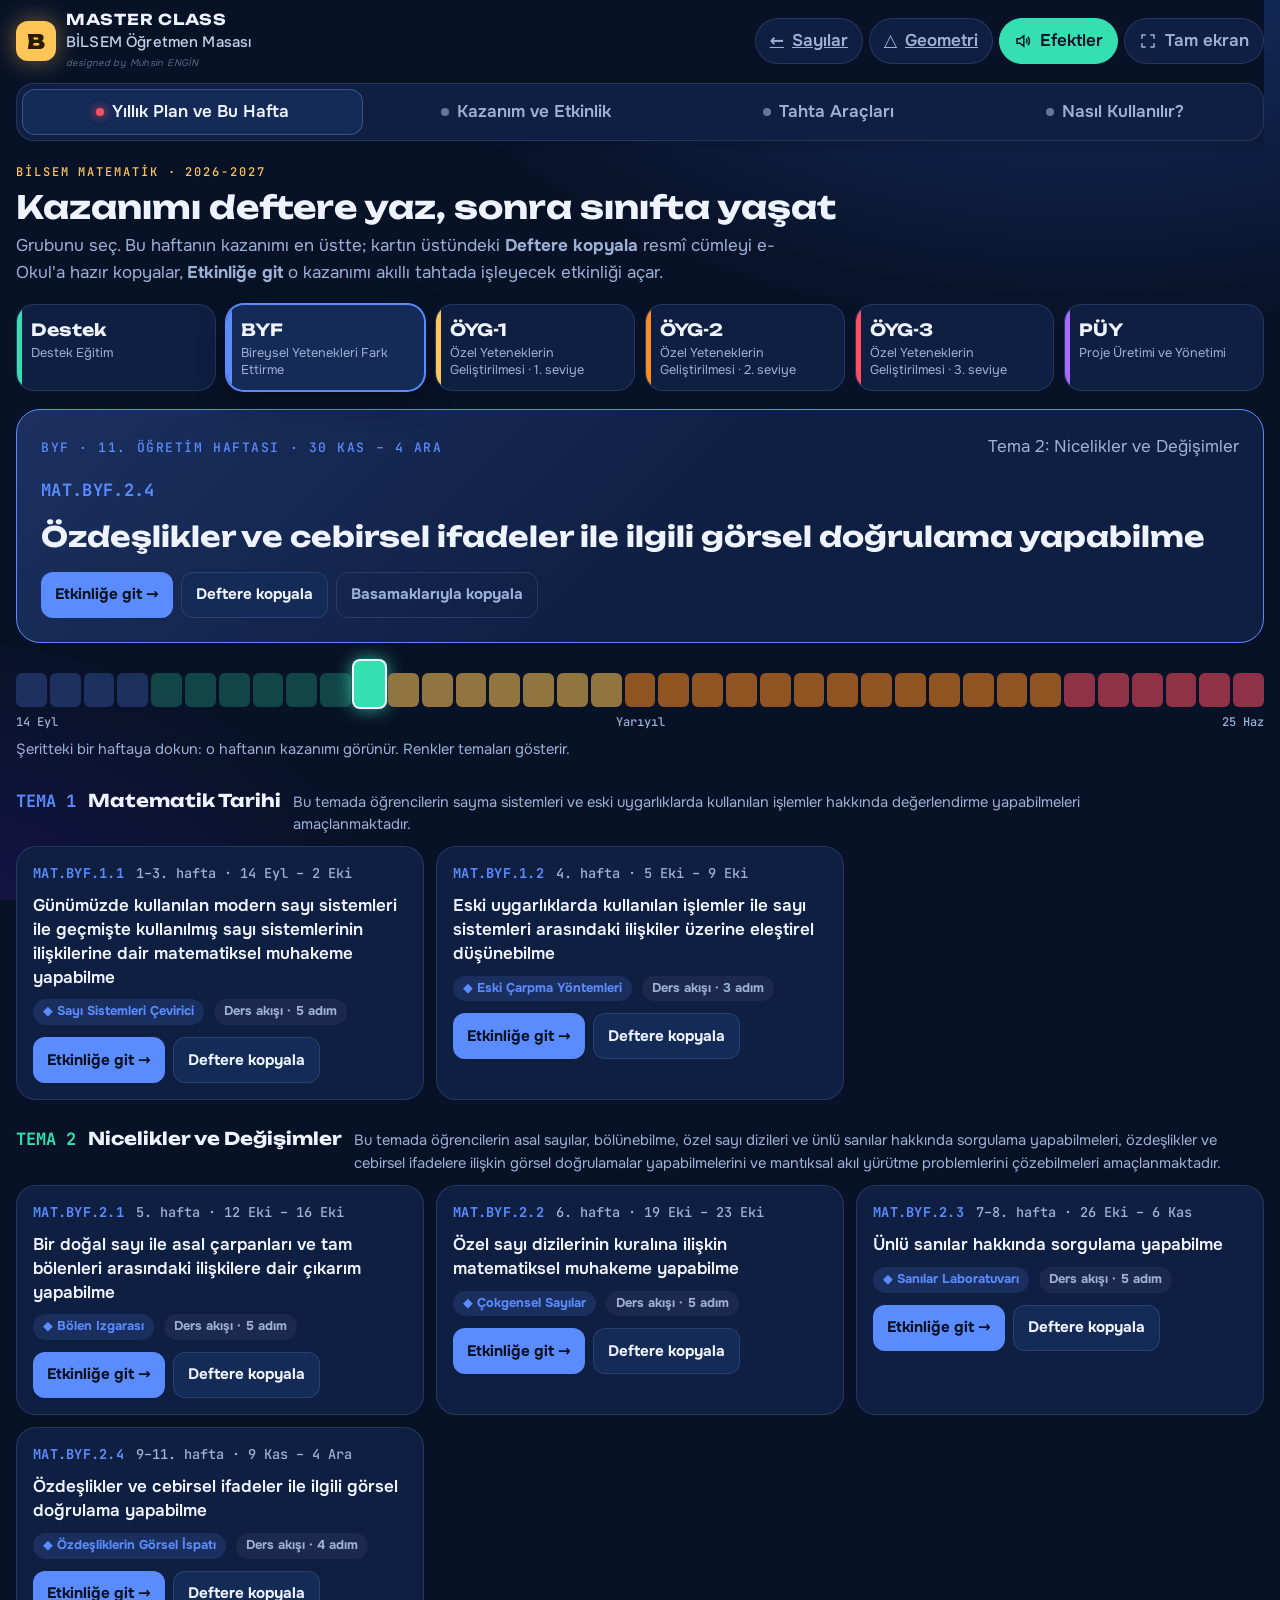
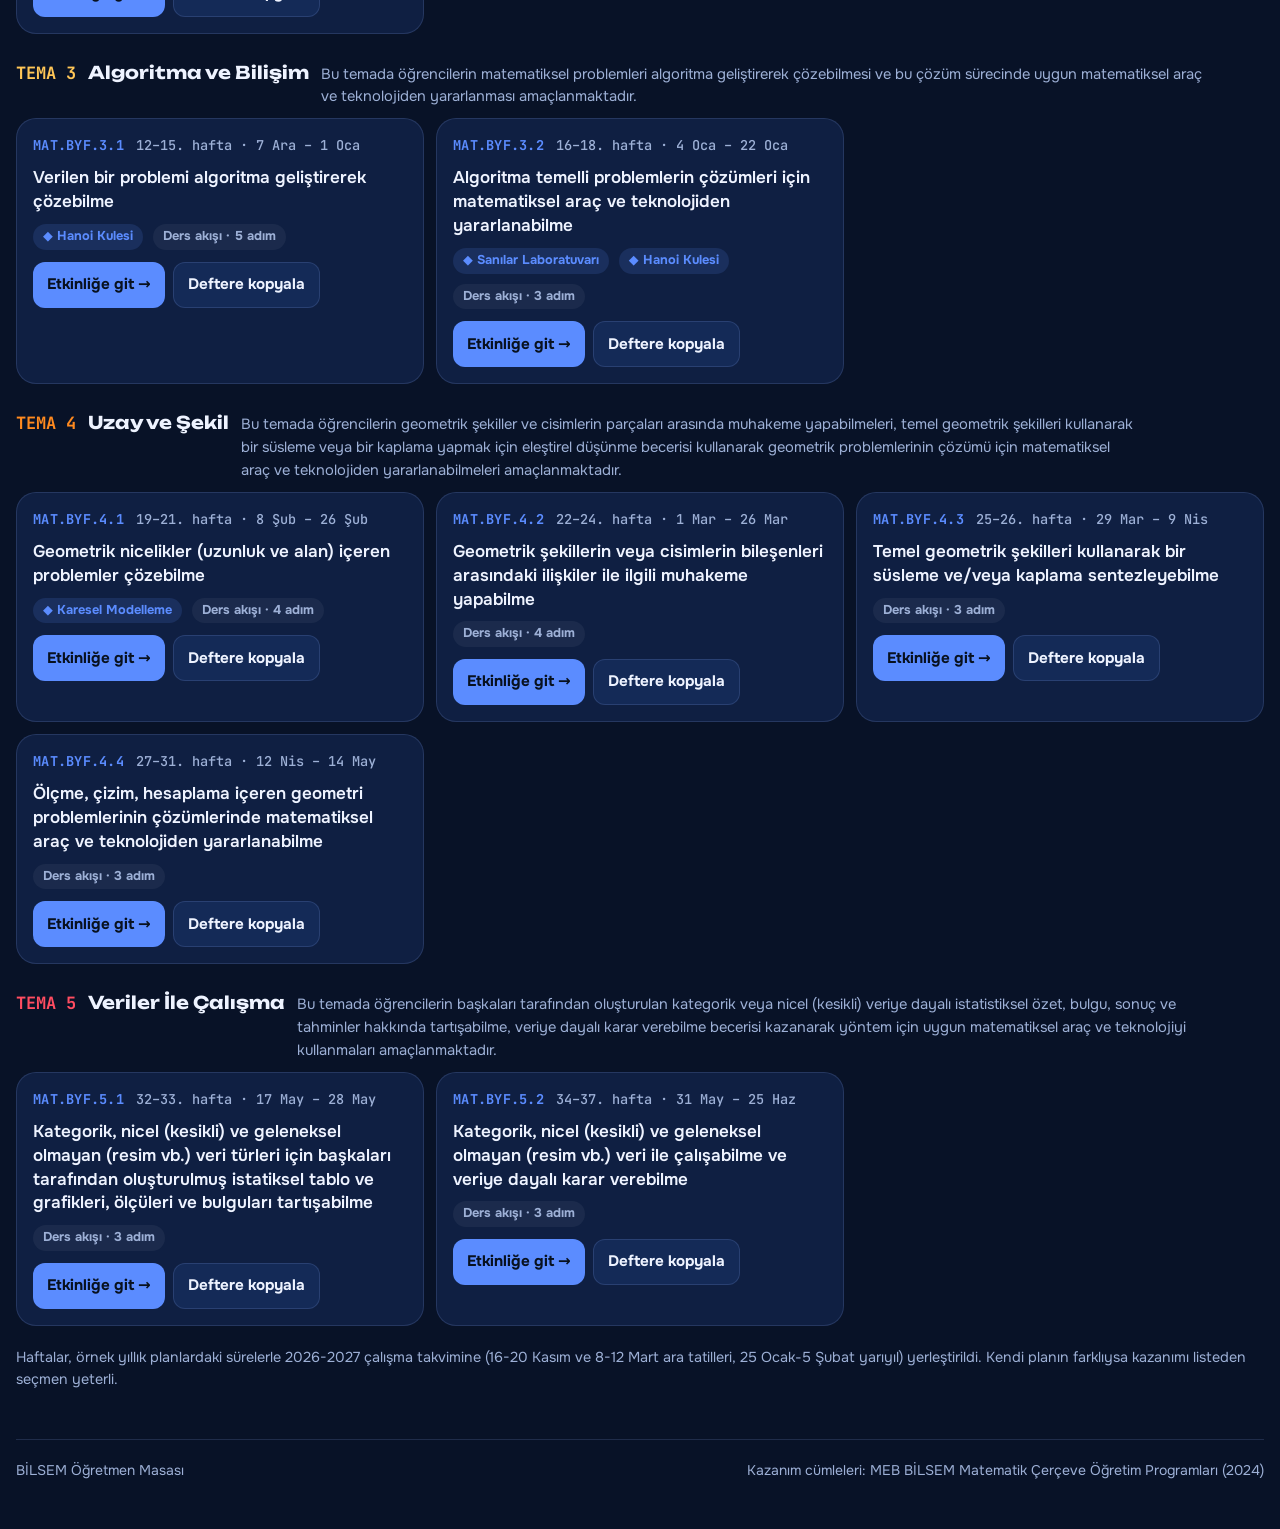
==== docs/bilsem/index.html @ 7c688abd "BİLSEM Öğretmen Masası: 79 kazanım, ders akışları ve 14 tahta etkinliği - Çerçeve programlardan (Des" ====
<!doctype html>
<html lang="tr">
<head>
<meta charset="utf-8">
<meta name="viewport" content="width=device-width, initial-scale=1, viewport-fit=cover">
<title>BİLSEM Öğretmen Masası</title>
<meta name="description" content="BİLSEM matematik öğretmenleri için: yıllık plandaki her kazanıma bağlı, akıllı tahtada açılan derinlikli etkinlikler ve ders akışları.">
<meta name="theme-color" content="#081227">
<link rel="manifest" href="../manifest.webmanifest">
<link rel="icon" href="../assets/img/simge.svg" type="image/svg+xml">
<link rel="stylesheet" href="../assets/css/fonts.css">
<link rel="stylesheet" href="../assets/kutuphane/katex/katex.min.css">
<link rel="stylesheet" href="../assets/css/site.css">
<link rel="stylesheet" href="../assets/css/bilsem.css">
</head>
<body class="bilsem">
<div class="kap">
  <header class="ust">
    <a class="logo" href="#masa" data-git="masa" aria-label="Öğretmen Masası ana bölüm">
      <span class="logo-isaret bl">B</span>
      <span><b>MASTER CLASS</b><small>BİLSEM Öğretmen Masası</small><span class="imza">designed by Muhsin ENGİN</span></span>
    </a>
    <div class="ses-grup">
      <a class="ses-btn" href="../index.html" title="Master Class Sayılar"><span aria-hidden="true">←</span><span class="yazi">Sayılar</span></a>
      <a class="ses-btn" href="../geometri/" title="Geometri Atölyesi"><span aria-hidden="true">△</span><span class="yazi">Geometri</span></a>
      <button class="ses-btn" id="muzikBtn" aria-pressed="false" title="Arka plan müziği" hidden>
        <span class="dalga" aria-hidden="true"><i></i><i></i><i></i></span><span class="yazi">Müzik</span>
      </button>
      <button class="ses-btn" id="efektBtn" aria-pressed="true" title="Ses efektleri">
        <svg viewBox="0 0 24 24" fill="none" stroke="currentColor" stroke-width="2" aria-hidden="true"><path d="M4 9v6h4l5 4V5L8 9H4z"/><path id="efektDalga" d="M16 9a4 4 0 0 1 0 6M18.5 6.5a8 8 0 0 1 0 11"/></svg>
        <span class="yazi">Efektler</span>
      </button>
      <button class="ses-btn tam-ekran-btn" id="tamEkranBtn" title="Tam ekran (akıllı tahta için)">
        <svg viewBox="0 0 24 24" fill="none" stroke="currentColor" stroke-width="2" aria-hidden="true"><path d="M4 9V4h5M20 9V4h-5M4 15v5h5M20 15v5h-5"/></svg>
        <span class="yazi">Tam ekran</span>
      </button>
    </div>
    <nav class="menu" aria-label="Öğretmen Masası bölümleri">
      <a href="#masa" data-git="masa"><span class="nokta"></span>Yıllık Plan ve Bu Hafta</a>
      <a href="#kazanim" data-git="kazanim" id="menuKazanim"><span class="nokta"></span>Kazanım ve Etkinlik</a>
      <a href="#araclar" data-git="araclar"><span class="nokta"></span>Tahta Araçları</a>
      <a href="#rehber" data-git="rehber"><span class="nokta"></span>Nasıl Kullanılır?</a>
    </nav>
  </header>

  <main>
    <section class="gorunum" id="g-masa" aria-label="Yıllık Plan ve Bu Hafta"></section>
    <section class="gorunum" id="g-kazanim" aria-label="Kazanım ve Etkinlik"></section>
    <section class="gorunum" id="g-araclar" aria-label="Tahta Araçları"></section>
    <section class="gorunum" id="g-rehber" aria-label="Nasıl Kullanılır"></section>
  </main>

  <footer class="alt-bilgi">
    <span>BİLSEM Öğretmen Masası</span>
    <span>Kazanım cümleleri: MEB BİLSEM Matematik Çerçeve Öğretim Programları (2024)</span>
    <span class="ziyaret-sayac" id="ziyaretSayac" hidden></span>
  </footer>
</div>

<script src="../assets/kutuphane/gsap.min.js"></script>
<script src="../assets/kutuphane/katex.min.js"></script>
<script src="../assets/kutuphane/katex/auto-render.min.js"></script>
<script src="../assets/js/cekirdek.js"></script>
<script src="../assets/js/ses.js"></script>
<script src="../assets/js/arayuz.js"></script>
<script src="../assets/js/bulut-ayar.js"></script>
<script src="../assets/js/bulut.js"></script>
<script src="../assets/js/bilsem-program.js"></script>
<script src="../assets/js/bilsem-akis.js"></script>
<script src="../assets/js/bilsem-akis-oyg.js"></script>
<script src="../assets/js/bilsem-akis-puy.js"></script>
<script src="../assets/js/bilsem-etkinlik.js"></script>
<script src="../assets/js/bilsem-etkinlik-2.js"></script>
<script src="../assets/js/bilsem.js"></script>
<script>
  MC.ui.siteAdi = "BİLSEM Öğretmen Masası";
  MC.ui.sayfaOnek = "bilsem-";
  MC.ui.baslat();
  MC.bulut.kur();
  if ("serviceWorker" in navigator && location.protocol === "https:") navigator.serviceWorker.register("../sw.js", { scope: "../" }).catch(() => {});
</script>
</body>
</html>
---- docs/assets/css/fonts.css ----
/* Yazı tipleri yerelde: site internetsiz de aynı görünür (kaynak: Fontsource, OFL lisansı). */
@font-face {
  font-family: 'Unbounded';
  font-style: normal;
  font-display: swap;
  font-weight: 500;
  src: url(../fonts/unbounded-latin-ext-500-normal.woff2) format('woff2');
}
@font-face {
  font-family: 'Unbounded';
  font-style: normal;
  font-display: swap;
  font-weight: 500;
  src: url(../fonts/unbounded-latin-500-normal.woff2) format('woff2');
}
@font-face {
  font-family: 'Unbounded';
  font-style: normal;
  font-display: swap;
  font-weight: 700;
  src: url(../fonts/unbounded-latin-ext-700-normal.woff2) format('woff2');
}
@font-face {
  font-family: 'Unbounded';
  font-style: normal;
  font-display: swap;
  font-weight: 700;
  src: url(../fonts/unbounded-latin-700-normal.woff2) format('woff2');
}
@font-face {
  font-family: 'Unbounded';
  font-style: normal;
  font-display: swap;
  font-weight: 900;
  src: url(../fonts/unbounded-latin-ext-900-normal.woff2) format('woff2');
}
@font-face {
  font-family: 'Unbounded';
  font-style: normal;
  font-display: swap;
  font-weight: 900;
  src: url(../fonts/unbounded-latin-900-normal.woff2) format('woff2');
}
@font-face {
  font-family: 'Onest';
  font-style: normal;
  font-display: swap;
  font-weight: 400;
  src: url(../fonts/onest-latin-ext-400-normal.woff2) format('woff2');
}
@font-face {
  font-family: 'Onest';
  font-style: normal;
  font-display: swap;
  font-weight: 400;
  src: url(../fonts/onest-latin-400-normal.woff2) format('woff2');
}
@font-face {
  font-family: 'Onest';
  font-style: normal;
  font-display: swap;
  font-weight: 500;
  src: url(../fonts/onest-latin-ext-500-normal.woff2) format('woff2');
}
@font-face {
  font-family: 'Onest';
  font-style: normal;
  font-display: swap;
  font-weight: 500;
  src: url(../fonts/onest-latin-500-normal.woff2) format('woff2');
}
@font-face {
  font-family: 'Onest';
  font-style: normal;
  font-display: swap;
  font-weight: 600;
  src: url(../fonts/onest-latin-ext-600-normal.woff2) format('woff2');
}
@font-face {
  font-family: 'Onest';
  font-style: normal;
  font-display: swap;
  font-weight: 600;
  src: url(../fonts/onest-latin-600-normal.woff2) format('woff2');
}
@font-face {
  font-family: 'Onest';
  font-style: normal;
  font-display: swap;
  font-weight: 700;
  src: url(../fonts/onest-latin-ext-700-normal.woff2) format('woff2');
}
@font-face {
  font-family: 'Onest';
  font-style: normal;
  font-display: swap;
  font-weight: 700;
  src: url(../fonts/onest-latin-700-normal.woff2) format('woff2');
}
@font-face {
  font-family: 'JetBrains Mono';
  font-style: normal;
  font-display: swap;
  font-weight: 500;
  src: url(../fonts/jetbrains-mono-latin-ext-500-normal.woff2) format('woff2');
}
@font-face {
  font-family: 'JetBrains Mono';
  font-style: normal;
  font-display: swap;
  font-weight: 500;
  src: url(../fonts/jetbrains-mono-latin-500-normal.woff2) format('woff2');
}
@font-face {
  font-family: 'JetBrains Mono';
  font-style: normal;
  font-display: swap;
  font-weight: 700;
  src: url(../fonts/jetbrains-mono-latin-ext-700-normal.woff2) format('woff2');
}
@font-face {
  font-family: 'JetBrains Mono';
  font-style: normal;
  font-display: swap;
  font-weight: 700;
  src: url(../fonts/jetbrains-mono-latin-700-normal.woff2) format('woff2');
}
@font-face {
  font-family: 'Bricolage Grotesque';
  font-style: normal;
  font-display: swap;
  font-weight: 500;
  src: url(../fonts/bricolage-grotesque-latin-ext-500-normal.woff2) format('woff2');
}
@font-face {
  font-family: 'Bricolage Grotesque';
  font-style: normal;
  font-display: swap;
  font-weight: 500;
  src: url(../fonts/bricolage-grotesque-latin-500-normal.woff2) format('woff2');
}
@font-face {
  font-family: 'Bricolage Grotesque';
  font-style: normal;
  font-display: swap;
  font-weight: 700;
  src: url(../fonts/bricolage-grotesque-latin-ext-700-normal.woff2) format('woff2');
}
@font-face {
  font-family: 'Bricolage Grotesque';
  font-style: normal;
  font-display: swap;
  font-weight: 700;
  src: url(../fonts/bricolage-grotesque-latin-700-normal.woff2) format('woff2');
}
@font-face {
  font-family: 'Bricolage Grotesque';
  font-style: normal;
  font-display: swap;
  font-weight: 800;
  src: url(../fonts/bricolage-grotesque-latin-ext-800-normal.woff2) format('woff2');
}
@font-face {
  font-family: 'Bricolage Grotesque';
  font-style: normal;
  font-display: swap;
  font-weight: 800;
  src: url(../fonts/bricolage-grotesque-latin-800-normal.woff2) format('woff2');
}
@font-face {
  font-family: 'Atkinson Hyperlegible';
  font-style: normal;
  font-display: swap;
  font-weight: 400;
  src: url(../fonts/atkinson-hyperlegible-latin-ext-400-normal.woff2) format('woff2');
}
@font-face {
  font-family: 'Atkinson Hyperlegible';
  font-style: normal;
  font-display: swap;
  font-weight: 400;
  src: url(../fonts/atkinson-hyperlegible-latin-400-normal.woff2) format('woff2');
}
@font-face {
  font-family: 'Atkinson Hyperlegible';
  font-style: normal;
  font-display: swap;
  font-weight: 700;
  src: url(../fonts/atkinson-hyperlegible-latin-ext-700-normal.woff2) format('woff2');
}
@font-face {
  font-family: 'Atkinson Hyperlegible';
  font-style: normal;
  font-display: swap;
  font-weight: 700;
  src: url(../fonts/atkinson-hyperlegible-latin-700-normal.woff2) format('woff2');
}
---- docs/assets/css/site.css ----
/* =====================================================================
   MASTER CLASS: SAYILAR VE DNA'LARI — site stilleri
   Düzen: tek sayfalık uygulama kabuğu. Üstte yapışkan menü, altında değişen görünümler.
   Dünya: gece laboratuvarı. Asallar kırmızı, yarı asallar altın, doğru cevaplar turkuaz ışıkla yanar.
   ===================================================================== */
:root {
  color-scheme: dark;
  --zemin: #081227;
  --zemin-2: #0b1832;
  --panel: #0f1f42;
  --panel-2: #142a57;
  --cizgi: rgba(150, 180, 255, .16);
  --cizgi-guclu: rgba(150, 180, 255, .3);
  --metin: #eef3ff;
  --soluk: #9db0d6;
  --kirmizi: #ff4d61;
  --altin: #ffc657;
  --turkuaz: #35e0b0;
  --mavi: #5b8cff;
  --mor: #a66bff;
  --turuncu: #ff8a1f;
  --lacivert: #0d2b5b;
  --f-baslik: "Unbounded", "Arial Black", system-ui, sans-serif;
  --f-govde: "Onest", "Segoe UI", system-ui, sans-serif;
  --f-sayi: "JetBrains Mono", ui-monospace, Consolas, monospace;
  --golge: 0 18px 40px rgba(2, 8, 24, .45);
}
* { box-sizing: border-box; }
html { scroll-padding-top: 140px; }
body {
  margin: 0;
  min-height: 100vh;
  background: radial-gradient(1200px 700px at 85% -10%, #16336b 0%, transparent 60%), radial-gradient(900px 600px at -10% 110%, #1a1450 0%, transparent 60%), var(--zemin);
  background-color: var(--zemin);
  background-attachment: fixed;
  color: var(--metin);
  font-family: var(--f-govde);
  font-size: 17px;
  line-height: 1.55;
  padding-left: max(16px, env(safe-area-inset-left, 0px));
  padding-right: max(16px, env(safe-area-inset-right, 0px));
  padding-block: env(safe-area-inset-top, 0px) 48px;
  overflow-x: hidden;
}
h1, h2, h3, h4 { font-family: var(--f-baslik); text-wrap: balance; margin: 0; line-height: 1.12; }
h2 { font-size: clamp(1.4rem, 3vw, 2rem); }
h3 { font-size: 1.15rem; }
p { margin: 0; }
a { color: var(--altin); }
button, input, select { font: inherit; color: inherit; }
button { cursor: pointer; }
:focus-visible { outline: 3px solid var(--altin); outline-offset: 3px; border-radius: 10px; }
.kap { max-width: 1280px; margin: 0 auto; }
.yigin { display: grid; gap: 16px; align-content: start; }
.satir { display: flex; flex-wrap: wrap; gap: 10px; align-items: center; }
.soluk { color: var(--soluk); }
.mono { font-family: var(--f-sayi); font-variant-numeric: tabular-nums; }
.etiket { font-family: var(--f-sayi); font-size: 12px; letter-spacing: .16em; text-transform: uppercase; color: var(--altin); }
.etiket.soluk { color: var(--soluk); }
.kesik { word-break: break-word; overflow-wrap: anywhere; }

/* ---------- Üst bar ---------- */
.ust {
  position: sticky; top: env(safe-area-inset-top, 0px); z-index: 30;
  display: flex; align-items: center; gap: 12px; flex-wrap: wrap;
  padding-block: 12px; margin-bottom: 10px;
  background: linear-gradient(var(--zemin) 75%, rgba(8, 18, 39, 0));
}
.logo { display: flex; align-items: center; gap: 10px; margin-right: auto; text-decoration: none; color: var(--metin); }
.logo-isaret { width: 40px; height: 40px; border-radius: 12px; background: var(--kirmizi); display: grid; place-items: center;
  font-family: var(--f-baslik); font-weight: 900; font-size: 15px; color: #fff; box-shadow: 0 0 24px rgba(255, 77, 97, .45); flex: none; }
.logo b { font-family: var(--f-baslik); font-size: 15px; letter-spacing: .06em; display: block; line-height: 1.1; }
.logo small { color: var(--soluk); font-size: 13px; }
nav.menu { order: 3; width: 100%; display: flex; gap: 4px; background: var(--panel); border: 1px solid var(--cizgi); border-radius: 18px; padding: 5px;
  overflow-x: auto; scrollbar-width: none; }
nav.menu::-webkit-scrollbar { display: none; }
nav.menu a { flex: 1 0 auto; text-align: center; text-decoration: none; padding: 10px 14px; border-radius: 13px; font-weight: 600; color: var(--soluk); min-height: 46px;
  display: inline-flex; align-items: center; justify-content: center; gap: 8px; white-space: nowrap; transition: background .2s, color .2s; }
nav.menu a:hover { color: var(--metin); background: rgba(255, 255, 255, .04); }
nav.menu a[aria-current="page"] { background: var(--panel-2); color: var(--metin); box-shadow: inset 0 0 0 1px var(--cizgi-guclu); }
nav.menu a .nokta { width: 8px; height: 8px; border-radius: 50%; background: currentColor; opacity: .6; }
nav.menu a[aria-current="page"] .nokta { background: var(--kirmizi); opacity: 1; box-shadow: 0 0 10px var(--kirmizi); }
.ses-grup { display: flex; gap: 6px; }
.ses-btn { display: inline-flex; align-items: center; gap: 8px; border: 1px solid var(--cizgi); background: var(--panel); border-radius: 999px;
  padding: 8px 14px; min-height: 46px; font-weight: 600; color: var(--soluk); }
.ses-btn svg { width: 18px; height: 18px; }
.ses-btn[aria-pressed="true"] { color: var(--zemin); background: var(--turkuaz); border-color: var(--turkuaz); }
.ses-btn .dalga { display: inline-flex; gap: 2px; align-items: flex-end; height: 14px; }
.ses-btn .dalga i { width: 3px; background: currentColor; border-radius: 2px; height: 4px; }
.ses-btn[aria-pressed="true"] .dalga i { animation: dalga .9s ease-in-out infinite; }
.ses-btn .dalga i:nth-child(2) { animation-delay: .15s; }
.ses-btn .dalga i:nth-child(3) { animation-delay: .3s; }
@keyframes dalga { 50% { height: 14px; } }
.tam-ekran-btn { display: none; }
@media (pointer: fine), (min-width: 1100px) { .tam-ekran-btn { display: inline-flex; } }

/* ---------- Görünümler ---------- */
.gorunum { display: none; }
.gorunum.aktif { display: block; animation: giris .45s cubic-bezier(.2, .8, .2, 1); }
@keyframes giris { from { opacity: .001; transform: translateY(14px); } }
.bolum-basi { display: grid; gap: 8px; margin-bottom: 18px; }
.bolum-basi p { color: var(--soluk); max-width: 70ch; }

/* ---------- Ortak bileşenler ---------- */
.panel { background: var(--panel); border: 1px solid var(--cizgi); border-radius: 24px; padding: clamp(16px, 2.4vw, 24px); display: grid; gap: 16px; align-content: start; min-width: 0; }
.panel-ic { background: var(--zemin); border: 1px solid var(--cizgi); border-radius: 16px; padding: 14px; min-width: 0; }
.btn { display: inline-flex; align-items: center; justify-content: center; gap: 10px; border-radius: 14px; border: 0; padding: 14px 22px;
  font-weight: 700; font-size: 1.05rem; min-height: 54px; transition: transform .12s, box-shadow .2s, background .2s; text-decoration: none; }
.btn:active { transform: scale(.97); }
.btn:disabled { opacity: .45; cursor: not-allowed; }
.btn-ana { background: var(--kirmizi); color: #fff; box-shadow: 0 10px 30px rgba(255, 77, 97, .35); }
.btn-ana:hover { box-shadow: 0 12px 38px rgba(255, 77, 97, .55); }
.btn-ikinci { background: var(--panel-2); color: var(--metin); border: 1px solid var(--cizgi); }
.btn-ikinci:hover { background: #1a3368; }
.btn-hayalet { background: transparent; color: var(--soluk); border: 1px solid var(--cizgi); }
.btn-hayalet:hover { color: var(--metin); border-color: var(--cizgi-guclu); }
.btn-buyuk { font-size: 1.2rem; min-height: 64px; padding-inline: 28px; }
.sekmeler { display: flex; gap: 6px; flex-wrap: wrap; background: var(--zemin-2); border: 1px solid var(--cizgi); border-radius: 16px; padding: 5px; }
.sekmeler button { border: 0; background: transparent; color: var(--soluk); padding: 10px 16px; border-radius: 12px; font-weight: 600; min-height: 46px; }
.sekmeler button[aria-selected="true"] { background: var(--panel-2); color: var(--metin); box-shadow: inset 0 0 0 1px var(--cizgi-guclu); }
.sekme-icerik { margin-top: 16px; }
.segment { display: flex; flex-wrap: wrap; gap: 8px; }
.segment button { border: 1px solid var(--cizgi); background: var(--zemin); border-radius: 12px; padding: 10px 16px; min-height: 48px; font-weight: 600; color: var(--soluk); }
.segment button[aria-pressed="true"] { background: var(--panel-2); color: var(--metin); border-color: var(--turkuaz); }
.secim-grup { display: grid; gap: 8px; }
.secim-grup > span, .alan > span { font-size: 14px; color: var(--soluk); font-weight: 600; }
.alan { display: grid; gap: 6px; min-width: 0; }
.girdi { width: 100%; min-width: 0; background: var(--zemin); border: 2px solid var(--cizgi); border-radius: 14px; padding: 12px 16px; color: var(--metin); }
.girdi:focus { border-color: var(--turkuaz); outline: none; }
input[type="range"] { width: 100%; accent-color: var(--turkuaz); min-height: 32px; }
select.girdi { appearance: none; background-image: linear-gradient(45deg, transparent 50%, var(--soluk) 50%), linear-gradient(135deg, var(--soluk) 50%, transparent 50%);
  background-position: calc(100% - 22px) 52%, calc(100% - 16px) 52%; background-size: 6px 6px; background-repeat: no-repeat; padding-right: 40px; }
.rozet { display: inline-block; padding: 5px 11px; margin: 2px; border-radius: 999px; background: var(--panel-2); color: var(--metin); font-family: var(--f-sayi); font-weight: 700; font-size: .95rem; }
.rozet-kirmizi { background: var(--kirmizi); color: #fff; }
.rozet-altin { background: var(--altin); color: #1a1200; }
.metrikler { display: grid; grid-template-columns: repeat(auto-fit, minmax(140px, 1fr)); gap: 10px; }
.metrik { background: var(--zemin); border: 1px solid var(--cizgi); border-radius: 16px; padding: 12px 14px; min-width: 0; }
.metrik small { color: var(--soluk); font-size: 13px; display: block; }
.metrik b { font-family: var(--f-baslik); font-size: clamp(1.2rem, 2.6vw, 1.8rem); font-variant-numeric: tabular-nums; overflow-wrap: anywhere; display: block; }
.benzetme { background: rgba(255, 138, 31, .08); border: 1px solid rgba(255, 138, 31, .28); border-radius: 16px; padding: 12px 16px; }
.benzetme b:first-child { color: var(--turuncu); }
.bilgi-kutu { background: rgba(91, 140, 255, .08); border: 1px solid rgba(91, 140, 255, .3); border-radius: 16px; padding: 12px 16px; }
.geri { border-radius: 18px; padding: 14px 18px; display: flex; gap: 14px; align-items: flex-start; border: 1px solid var(--cizgi); background: var(--panel); min-height: 60px; }
.geri.dogru { border-color: rgba(53, 224, 176, .55); }
.geri.yanlis { border-color: rgba(255, 77, 97, .6); }
.geri .puan-rozet { font-family: var(--f-sayi); font-weight: 700; padding: 4px 10px; border-radius: 10px; white-space: nowrap; }
.geri.dogru .puan-rozet { background: rgba(53, 224, 176, .18); color: var(--turkuaz); }
.geri.yanlis .puan-rozet { background: rgba(255, 77, 97, .18); color: var(--kirmizi); }
.geri p { min-width: 0; }
.tablo-kutu { overflow-x: auto; }
table.tablo { width: 100%; border-collapse: collapse; font-size: 15px; }
table.tablo th { text-align: left; color: var(--soluk); font-weight: 600; font-size: 13px; padding: 8px 10px; border-bottom: 1px solid var(--cizgi-guclu); }
table.tablo td { padding: 9px 10px; border-bottom: 1px solid var(--cizgi); vertical-align: top; }
.arti { color: var(--turkuaz); }
.eksi { color: var(--kirmizi); }
.iki-sutun { display: grid; grid-template-columns: minmax(0, 1fr) minmax(0, 1fr); gap: 20px; }
.uc-sutun { display: grid; grid-template-columns: repeat(3, minmax(0, 1fr)); gap: 14px; }
details.acilir { background: var(--zemin); border: 1px solid var(--cizgi); border-radius: 14px; padding: 12px 16px; }
details.acilir summary { cursor: pointer; font-weight: 700; }
details.acilir[open] summary { margin-bottom: 10px; }
.bildirim { position: fixed; left: 50%; bottom: calc(24px + env(safe-area-inset-bottom, 0px)); transform: translateX(-50%); z-index: 50; background: var(--panel-2);
  border: 1px solid var(--cizgi-guclu); border-radius: 14px; padding: 12px 18px; box-shadow: var(--golge); max-width: calc(100% - 32px); }

/* ---------- 3B kutular ---------- */
.sahne-kutu { position: relative; border-radius: 26px; overflow: hidden; background: radial-gradient(closest-side, rgba(53, 224, 176, .1), transparent), linear-gradient(160deg, #0c1a3a, #071025);
  border: 1px solid var(--cizgi); touch-action: none; cursor: grab; }
.sahne-kutu:active { cursor: grabbing; }
.sahne-kutu canvas { display: block; width: 100%; height: 100%; }
.etiket-yuzen { position: absolute; pointer-events: none; background: rgba(8, 18, 39, .94); border: 1px solid var(--cizgi); border-radius: 12px;
  padding: 8px 12px; font-size: 14px; transform: translate(-50%, -125%); white-space: nowrap; z-index: 2; }
.etiket-yuzen b { font-family: var(--f-sayi); font-size: 18px; }
.lejant { position: absolute; left: 14px; bottom: 12px; display: flex; flex-wrap: wrap; gap: 6px; font-size: 13px; color: var(--soluk); z-index: 2; }
.lejant span { display: inline-flex; align-items: center; gap: 6px; background: rgba(8, 18, 39, .78); border-radius: 999px; padding: 5px 10px; }
.lejant i { width: 10px; height: 10px; border-radius: 50%; display: inline-block; }
.ipucu-surukle { position: absolute; right: 14px; top: 12px; font-size: 13px; color: var(--soluk); background: rgba(8, 18, 39, .78); border-radius: 999px; padding: 5px 12px; z-index: 2; }
.uyari-gl { position: absolute; inset: 0; display: grid; place-items: center; text-align: center; padding: 20px; color: var(--soluk); }
.grafik-kutu { position: relative; width: 100%; height: 320px; }
.grafik-kutu canvas { display: block; width: 100%; height: 100%; }

/* ---------- Ana sayfa ---------- */
.hero { display: grid; grid-template-columns: minmax(0, 5fr) minmax(0, 7fr); gap: 24px; align-items: center; }
.hero-metin { display: grid; gap: 18px; padding-block: 8px; }
.hero h1 { font-size: clamp(2.3rem, 5.4vw, 4.6rem); font-weight: 900; letter-spacing: -.02em; }
.hero h1 em { font-style: normal; color: var(--kirmizi); }
.hero p { color: var(--soluk); font-size: 1.12rem; max-width: 42ch; }
.hero .galaksi { height: clamp(360px, 58vh, 620px); }
.alt-izgara { display: grid; grid-template-columns: minmax(0, 4fr) minmax(0, 8fr); gap: 24px; margin-top: 28px; }
.gunun { background: var(--panel); border: 1px solid var(--cizgi); border-radius: 24px; padding: 22px; display: grid; gap: 10px; align-content: start; }
.gunun .sayi { font-family: var(--f-baslik); font-weight: 900; font-size: clamp(2.8rem, 6.4vw, 4.4rem); color: var(--altin); line-height: 1; overflow-wrap: anywhere; }
.moduller { display: grid; grid-template-columns: repeat(3, minmax(0, 1fr)); gap: 12px; }
.modul { background: var(--panel); border: 1px solid var(--cizgi); border-radius: 20px; padding: 18px; display: grid; gap: 8px; align-content: start;
  text-decoration: none; color: var(--metin); transition: border-color .2s, transform .15s, background .2s; position: relative; overflow: hidden; }
.modul:hover { border-color: rgba(53, 224, 176, .5); transform: translateY(-2px); background: var(--panel-2); }
.modul .simge { width: 44px; height: 44px; border-radius: 12px; display: grid; place-items: center; font-family: var(--f-baslik); font-weight: 900; font-size: 15px; }
.modul h3 { font-size: 1.02rem; }
.modul p { color: var(--soluk); font-size: .95rem; }
.modul .sayac { font-family: var(--f-sayi); font-size: 12px; color: var(--soluk); letter-spacing: .08em; }

/* ---------- Oyun Arenası ---------- */
.hud { position: sticky; top: calc(env(safe-area-inset-top, 0px) + 136px); z-index: 20; display: flex; flex-wrap: wrap; align-items: center; gap: 14px;
  background: rgba(15, 31, 66, .94); backdrop-filter: blur(10px); border: 1px solid var(--cizgi); border-radius: 22px; padding: 12px 16px; }
.halka { position: relative; width: 64px; height: 64px; flex: none; }
.halka svg { width: 64px; height: 64px; transform: rotate(-90deg); }
.halka circle { fill: none; stroke-width: 6; }
.halka .iz { stroke: var(--cizgi); }
.halka .ilerleme { stroke: var(--turkuaz); stroke-linecap: round; transition: stroke .3s; }
.halka.acil .ilerleme { stroke: var(--kirmizi); }
.halka b { position: absolute; inset: 0; display: grid; place-items: center; font-family: var(--f-sayi); font-size: 20px; font-variant-numeric: tabular-nums; }
.hud-hedef { display: grid; margin-right: auto; min-width: 0; }
.hud-hedef small, .hud-skor small { font-family: var(--f-sayi); font-size: 11px; letter-spacing: .16em; color: var(--soluk); text-transform: uppercase; }
.hud-hedef b { font-family: var(--f-baslik); font-size: clamp(1.05rem, 2.6vw, 1.6rem); color: var(--altin); }
.hud-skor { display: grid; text-align: right; }
.hud-skor b { font-family: var(--f-baslik); font-size: 1.8rem; font-variant-numeric: tabular-nums; }
.hud-takim { display: flex; gap: 10px; }
.takim-kutu { border-radius: 14px; padding: 6px 12px; border: 2px solid transparent; text-align: center; min-width: 92px; }
.takim-kutu small { display: block; font-size: 12px; color: var(--soluk); }
.takim-kutu b { font-family: var(--f-baslik); font-size: 1.4rem; font-variant-numeric: tabular-nums; }
.takim-kutu.k { background: rgba(255, 77, 97, .12); }
.takim-kutu.m { background: rgba(91, 140, 255, .14); }
.takim-kutu.sirada.k { border-color: var(--kirmizi); box-shadow: 0 0 16px rgba(255, 77, 97, .4); }
.takim-kutu.sirada.m { border-color: var(--mavi); box-shadow: 0 0 16px rgba(91, 140, 255, .45); }
.seri { display: flex; gap: 4px; }
.seri i { width: 10px; height: 26px; border-radius: 4px; background: var(--cizgi); }
.seri i.dolu { background: var(--altin); box-shadow: 0 0 10px rgba(255, 198, 87, .6); }
.sayi-kart { position: relative; text-align: center; padding: clamp(18px, 4vw, 38px) 16px; border-radius: 28px; background: linear-gradient(160deg, var(--panel-2), var(--panel));
  border: 1px solid var(--cizgi); overflow: hidden; }
.sayi-kart .soru { font-size: clamp(1.1rem, 2.4vw, 1.5rem); color: var(--soluk); font-weight: 600; }
.sayi-kart .soru b { color: var(--altin); }
.sayi-kart .buyuk { font-family: var(--f-baslik); font-weight: 900; font-size: clamp(4.2rem, 15vw, 9.6rem); line-height: 1; letter-spacing: -.03em; margin-top: 6px; font-variant-numeric: tabular-nums; }
.sayi-kart .sira-yazi { font-weight: 800; font-size: 1.15rem; margin-bottom: 4px; }
.sayi-kart .odul { margin-top: 8px; font-family: var(--f-sayi); color: var(--soluk); font-size: 14px; }
.cevaplar { display: grid; grid-template-columns: 1fr 1fr; gap: 16px; }
.cevap { border: 0; border-radius: 24px; min-height: clamp(96px, 16vh, 150px); font-family: var(--f-baslik); font-weight: 900; font-size: clamp(1.6rem, 4.4vw, 2.8rem);
  color: #071025; transition: transform .1s, filter .2s; display: grid; place-items: center; gap: 2px; }
.cevap small { font-family: var(--f-sayi); font-size: 12px; font-weight: 500; letter-spacing: .1em; opacity: .7; }
.cevap:active { transform: scale(.97); }
.cevap:hover { filter: brightness(1.08); }
.cevap.evet { background: var(--turkuaz); }
.cevap.hayir { background: var(--kirmizi); color: #fff; }
.ucan { position: absolute; left: 50%; top: 40%; font-family: var(--f-baslik); font-weight: 900; font-size: 2.6rem; pointer-events: none; transform: translate(-50%, 0); }
.parca { position: absolute; width: 8px; height: 8px; border-radius: 2px; pointer-events: none; }
.kurulum { display: grid; grid-template-columns: minmax(0, 1fr) minmax(0, 1fr); gap: 20px; align-items: start; }
.hata-liste { display: grid; gap: 8px; max-height: 380px; overflow: auto; }
.hata-satir { background: var(--zemin); border-left: 4px solid var(--kirmizi); border-radius: 10px; padding: 10px 14px; font-size: 15px; }
.izgara-oyun { display: grid; grid-template-columns: repeat(4, minmax(0, 1fr)); gap: 10px; }
.karo { border: 3px solid var(--cizgi-guclu); background: var(--panel-2); border-radius: 18px; min-height: clamp(70px, 12vh, 110px); font-family: var(--f-baslik);
  font-weight: 900; font-size: clamp(1.4rem, 3.6vw, 2.4rem); transition: transform .12s, background .2s, border-color .2s; font-variant-numeric: tabular-nums; }
.karo:active { transform: scale(.96); }
.karo.secili { background: var(--altin); color: #1a1200; border-color: var(--altin); box-shadow: 0 0 20px rgba(255, 198, 87, .45); }
.karo.dogru { background: var(--turkuaz); color: #04241b; border-color: var(--turkuaz); }
.karo.yanlis { background: var(--kirmizi); color: #fff; border-color: var(--kirmizi); }
.karo.kacan { border: 4px dashed var(--altin); background: rgba(255, 198, 87, .12); }
.ipucu-kart { background: var(--panel-2); border-left: 6px solid var(--altin); border-radius: 14px; padding: 12px 16px; font-size: 1.2rem; }
.secenekler { display: grid; grid-template-columns: repeat(3, minmax(0, 1fr)); gap: 10px; }
.secenek { min-height: 78px; border-radius: 18px; border: 2px solid var(--cizgi-guclu); background: var(--zemin); font-family: var(--f-baslik); font-weight: 900; font-size: 1.9rem; }
.secenek:hover { border-color: var(--altin); }
.secenek:disabled { text-decoration: line-through; opacity: .35; cursor: not-allowed; }

/* ---------- Dedektör ---------- */
.dedektor-ust { display: grid; grid-template-columns: minmax(0, 3fr) minmax(0, 2fr); gap: 20px; }
.ifade-ekran { background: #050c1c; border: 1px solid var(--cizgi); border-radius: 14px; padding: 10px 16px; font-family: var(--f-sayi); font-size: clamp(1.4rem, 3vw, 2rem);
  color: #7cfcb2; min-height: 3.4rem; text-align: right; overflow-x: auto; white-space: nowrap; }
.tus-takimi { display: grid; grid-template-columns: repeat(4, minmax(0, 1fr)); gap: 8px; }
.tus { min-height: 58px; border-radius: 14px; border: 1px solid var(--cizgi); background: var(--panel-2); font-family: var(--f-sayi); font-size: 1.5rem; font-weight: 700; }
.tus:hover { background: #1a3368; }
.tus.islem { color: var(--altin); }
.tus.esit { background: var(--kirmizi); color: #fff; border-color: var(--kirmizi); }
.ornekler { display: flex; flex-wrap: wrap; gap: 8px; }
.ornekler button { border: 1px solid var(--cizgi); background: var(--zemin); border-radius: 999px; padding: 8px 14px; font-family: var(--f-sayi); font-size: 14px; min-height: 42px; }
.ornekler button:hover { border-color: var(--altin); }
.hata-metin { color: var(--kirmizi); min-height: 1.4em; }
.teshis { border-radius: 24px; padding: 22px 24px; display: grid; gap: 8px; position: relative; overflow: hidden; margin-top: 20px; }
.teshis.asal { background: linear-gradient(120deg, rgba(53, 224, 176, .22), rgba(53, 224, 176, .05)); border: 1px solid rgba(53, 224, 176, .45); }
.teshis.yari { background: linear-gradient(120deg, rgba(255, 77, 97, .26), rgba(255, 77, 97, .05)); border: 1px solid rgba(255, 77, 97, .5); }
.teshis.bilesik { background: linear-gradient(120deg, rgba(120, 150, 255, .22), rgba(120, 150, 255, .05)); border: 1px solid rgba(120, 150, 255, .4); }
.teshis.birim { background: var(--panel); border: 1px solid var(--cizgi); }
.teshis h2 { font-size: clamp(1.3rem, 3.2vw, 2.1rem); overflow-wrap: anywhere; }
.teshis .formul { font-family: var(--f-sayi); font-size: clamp(1rem, 2.4vw, 1.35rem); overflow-wrap: anywhere; }
.tarama { position: absolute; inset: 0; background: linear-gradient(90deg, transparent, rgba(255, 255, 255, .16), transparent); transform: translateX(-100%); pointer-events: none; }
.cipler { display: flex; flex-wrap: wrap; gap: 8px; }
.cip { font-family: var(--f-sayi); font-weight: 700; padding: 8px 14px; border-radius: 12px; background: var(--kirmizi); color: #fff; font-size: 1.05rem; }
.iz-kutu { background: #050c1c; border: 1px solid var(--cizgi); border-radius: 14px; padding: 12px 14px; font-family: var(--f-sayi); font-size: 15px; line-height: 2.1; overflow-wrap: anywhere; }
.iz-bolen { background: var(--kirmizi); color: #fff; padding: 2px 8px; border-radius: 6px; font-weight: 800; }
.iz-deneme { background: rgba(157, 176, 214, .14); padding: 2px 8px; border-radius: 6px; }
.agac-kutu { overflow-x: auto; background: #050c1c; border: 1px solid var(--cizgi); border-radius: 16px; padding: 8px; }
.agac-kutu svg { display: block; margin: 0 auto; }
.nokta-izgara { display: grid; gap: 5px; padding: 10px; background: #050c1c; border-radius: 12px; width: max-content; max-width: 100%; overflow-x: auto; }
.nokta-izgara i { width: 14px; height: 14px; border-radius: 50%; display: block; }
.ozellikler { display: grid; grid-template-columns: repeat(2, minmax(0, 1fr)); gap: 6px; }
.ozellik { display: grid; grid-template-columns: 26px minmax(0, 1fr); gap: 10px; align-items: start; padding: 9px 10px; border-radius: 12px; background: var(--zemin); }
.ozellik.var { background: rgba(53, 224, 176, .09); }
.ozellik .ik { font-weight: 900; text-align: center; }
.ozellik.var .ik { color: var(--turkuaz); }
.ozellik.yok .ik { color: rgba(157, 176, 214, .5); }
.ozellik b { display: block; font-size: 15px; }
.ozellik span.ac { color: var(--soluk); font-size: 14px; overflow-wrap: anywhere; display: block; }
.sayi-dogrusu { display: flex; gap: 6px; overflow-x: auto; padding: 6px 2px 10px; }
.sayi-dogrusu span { flex: none; min-width: 54px; height: 54px; padding-inline: 6px; border-radius: 14px; display: grid; place-items: center; font-family: var(--f-sayi); font-weight: 700;
  font-size: 14px; background: rgba(157, 176, 214, .12); color: var(--soluk); }
.sayi-dogrusu span.asal { background: var(--kirmizi); color: #fff; }
.sayi-dogrusu span.yari { background: rgba(255, 138, 31, .85); color: #1a0d00; }
.sayi-dogrusu span.secili { background: var(--altin); color: #1a1200; transform: scale(1.1); box-shadow: 0 0 18px rgba(255, 198, 87, .5); }
.kimlik { display: grid; grid-template-columns: repeat(auto-fill, minmax(200px, 1fr)); gap: 10px; }
.kimlik div { background: var(--zemin); border: 1px solid var(--cizgi); border-radius: 14px; padding: 10px 14px; min-width: 0; }
.kimlik small { display: block; color: var(--soluk); font-size: 13px; }
.kimlik b { font-family: var(--f-sayi); font-size: 1.15rem; overflow-wrap: anywhere; }

/* ---------- Formula Sprint ---------- */
.sprint-soru { text-align: center; padding: clamp(18px, 4vw, 34px) 12px; border-radius: 28px; background: linear-gradient(160deg, var(--panel-2), var(--panel)); border: 1px solid var(--cizgi);
  min-height: 170px; display: grid; place-items: center; gap: 8px; overflow-x: auto; }
.sprint-soru .katex { font-size: clamp(1.8rem, 5vw, 3.2rem); }
.sprint-soru .metin-soru { font-family: var(--f-baslik); font-size: clamp(1.4rem, 3.6vw, 2.2rem); font-weight: 700; }
.sprint-secenek { display: grid; grid-template-columns: 1fr 1fr; gap: 14px; }
.sprint-secenek button { min-height: 84px; border-radius: 20px; border: 2px solid var(--cizgi-guclu); background: var(--zemin); font-family: var(--f-sayi); font-weight: 700;
  font-size: clamp(1.05rem, 2.6vw, 1.5rem); padding: 10px 14px; transition: border-color .15s, transform .1s; }
.sprint-secenek button:hover { border-color: var(--turkuaz); }
.sprint-secenek button:active { transform: scale(.98); }
.konu-sec { display: flex; flex-wrap: wrap; gap: 8px; }
.konu-sec button { border: 1px solid var(--cizgi); background: var(--zemin); border-radius: 999px; padding: 9px 15px; min-height: 44px; font-weight: 600; color: var(--soluk); }
.konu-sec button[aria-pressed="true"] { background: rgba(53, 224, 176, .16); border-color: var(--turkuaz); color: var(--metin); }

/* ---------- Laboratuvar ---------- */
.lab-duzen { display: grid; grid-template-columns: minmax(0, 8fr) minmax(0, 4fr); gap: 20px; align-items: start; }
.elek { display: grid; grid-template-columns: repeat(10, minmax(0, 1fr)); gap: 6px; }
.elek span { aspect-ratio: 1; max-width: 100%; border-radius: 10px; display: grid; place-items: center; font-family: var(--f-sayi); font-weight: 700; font-size: clamp(11px, 1.6vw, 17px);
  background: var(--panel-2); border: 1px solid var(--cizgi); transition: background .35s, color .35s, transform .35s, opacity .35s; }
.elek span.elendi { color: rgba(255, 255, 255, .9); transform: scale(.88); opacity: .75; }
.elek span.eleyici { background: var(--altin) !important; color: #1a1200 !important; transform: scale(1.08); opacity: 1; box-shadow: 0 0 14px rgba(255, 198, 87, .55); }
.elek span.asal-son { background: var(--kirmizi) !important; color: #fff !important; opacity: 1; transform: scale(1); box-shadow: 0 0 12px rgba(255, 77, 97, .45); }
.elek span.bir { opacity: .35; }
.kare-svg { width: 100%; max-width: 420px; height: auto; display: block; margin: 0 auto; }

/* ---------- Bilgi Köşesi ---------- */
.bilgi-duzen { display: grid; grid-template-columns: 260px minmax(0, 1fr); gap: 20px; align-items: start; }
.bilgi-menu { display: grid; gap: 4px; position: sticky; top: 150px; }
.bilgi-menu button { text-align: left; border: 0; background: transparent; color: var(--soluk); padding: 10px 14px; border-radius: 12px; font-weight: 600; min-height: 44px; }
.bilgi-menu button[aria-selected="true"] { background: var(--panel-2); color: var(--metin); box-shadow: inset 3px 0 0 var(--kirmizi); }
.bilgi-metin { display: grid; gap: 14px; max-width: 78ch; }
.bilgi-metin h3 { font-size: 1.3rem; margin-top: 6px; }
.bilgi-metin .katex-display { overflow-x: auto; overflow-y: hidden; padding: 6px 0; }
.katex { font-size: 1.12em; }

/* ---------- Fonksiyon Yarışı ---------- */
.fy-cerceve { width: 100%; height: calc(100vh - 170px); min-height: 640px; border: 1px solid var(--cizgi); border-radius: 24px; background: var(--zemin); display: block; }

/* ---------- Alt bilgi ---------- */
.alt-bilgi { margin-top: 48px; padding-top: 20px; border-top: 1px solid var(--cizgi); color: var(--soluk); font-size: 14px; display: flex; flex-wrap: wrap; gap: 8px 20px; justify-content: space-between; }

@media (max-width: 960px) {
  .hero, .alt-izgara, .kurulum, .iki-sutun, .dedektor-ust, .lab-duzen, .bilgi-duzen { grid-template-columns: minmax(0, 1fr); }
  .moduller, .uc-sutun { grid-template-columns: repeat(2, minmax(0, 1fr)); }
  .bilgi-menu { position: static; grid-template-columns: repeat(auto-fill, minmax(150px, 1fr)); }
  .hud { top: calc(env(safe-area-inset-top, 0px) + 130px); }
}
@media (max-width: 560px) {
  body { font-size: 16px; }
  .moduller, .uc-sutun, .ozellikler { grid-template-columns: minmax(0, 1fr); }
  .ses-btn .yazi { display: none; }
  .logo small { display: none; }
  .izgara-oyun { gap: 6px; }
  .secenekler { grid-template-columns: repeat(2, minmax(0, 1fr)); }
  .sprint-secenek { grid-template-columns: minmax(0, 1fr); }
  .elek { gap: 3px; }
}
@media (prefers-reduced-motion: reduce) {
  *, *::before, *::after { animation: none !important; transition: none !important; }
}
/* Modül sayısı üçün katı değilse son kart satırı doldurur */
.moduller .modul:last-child:nth-child(3n+1) { grid-column: 1 / -1; }
@media (max-width: 960px) { .moduller .modul:last-child:nth-child(3n+1) { grid-column: auto; } .moduller .modul:last-child:nth-child(2n+1) { grid-column: 1 / -1; } }
@media (max-width: 560px) { .moduller .modul:last-child { grid-column: auto; } }

/* ---------- İmza ve müzik seçimi ---------- */
.logo small { font-size: 15px; font-weight: 500; color: #c3d0ea; letter-spacing: .01em; }
.logo .imza { display: block; font-family: var(--f-govde); font-style: italic; font-weight: 400; font-size: 9.5px; letter-spacing: .04em; color: var(--soluk); opacity: .55; margin-top: 1px; white-space: nowrap; }
.ses-sec { padding-inline: 8px; min-width: 36px; margin-left: -4px; justify-content: center; }
.ses-sec svg { width: 16px; height: 16px; transition: transform .2s; }
.ses-sec[aria-expanded="true"] svg { transform: rotate(180deg); }
.muzik-menu { position: fixed; z-index: 70; width: min(320px, calc(100vw - 24px)); background: var(--panel); border: 1px solid var(--cizgi-guclu); border-radius: 18px;
  box-shadow: var(--golge); padding: 8px; display: grid; gap: 4px; animation: giris .2s ease; }
.muzik-menu .etiket { padding: 6px 10px 2px; }
.muzik-menu button { display: grid; grid-template-columns: 22px 1fr; gap: 2px 10px; align-items: center; text-align: left; border: 0; background: transparent; color: var(--metin);
  border-radius: 12px; padding: 10px; min-height: 52px; }
.muzik-menu button:hover { background: rgba(255, 255, 255, .05); }
.muzik-menu button[aria-checked="true"] { background: rgba(53, 224, 176, .12); }
.muzik-menu button i { grid-row: span 2; width: 14px; height: 14px; border-radius: 50%; border: 2px solid var(--soluk); }
.muzik-menu button[aria-checked="true"] i { border-color: var(--turkuaz); background: var(--turkuaz); box-shadow: 0 0 10px var(--turkuaz); }
.muzik-menu b { font-weight: 700; }
.muzik-menu small { color: var(--soluk); font-size: 12.5px; line-height: 1.3; }
@media (max-width: 560px) { .logo small { display: block; font-size: 13px; } .logo .imza { font-size: 8.5px; } }
.bildirim { pointer-events: none; }
---- docs/assets/css/bilsem.css ----
/* =====================================================================
   BİLSEM ÖĞRETMEN MASASI — stiller (site.css'in üstüne)
   Program renkleri --renk değişkeniyle gelir; tahta için büyük dokunma alanları.
   ===================================================================== */
/* Öğretmen sayfasında sıralama takma adı ve müzik gerekmez */
.bilsem #kimlikBtn, .bilsem #muzikBtn { display: none; }
.logo-isaret.bl { background: var(--altin); color: #2a1a00; box-shadow: 0 0 24px rgba(255, 198, 87, .45); font-size: 20px; }

/* ---------- Grup seçici ---------- */
.grup-sec { display: grid; grid-template-columns: repeat(auto-fit, minmax(150px, 1fr)); gap: 10px; margin-bottom: 18px; }
.grup-sec button { text-align: left; border: 1px solid var(--cizgi); background: var(--panel); border-radius: 18px; padding: 12px 14px; min-height: 76px;
  display: grid; gap: 2px; align-content: start; position: relative; overflow: hidden; }
.grup-sec button::before { content: ""; position: absolute; inset: 0 auto 0 0; width: 5px; background: var(--renk); }
.grup-sec button b { font-family: var(--f-baslik); font-size: 1.05rem; }
.grup-sec button small { color: var(--soluk); font-size: .8rem; line-height: 1.3; }
.grup-sec button[aria-pressed="true"] { background: var(--panel-2); border-color: var(--renk); box-shadow: 0 0 0 1px var(--renk), 0 10px 30px rgba(0, 0, 0, .3); }

/* ---------- Bu hafta ---------- */
.bu-hafta { border-color: var(--renk); background: linear-gradient(135deg, color-mix(in srgb, var(--renk) 16%, var(--panel)), var(--panel) 55%); }
.bu-hafta .ust-satir { display: flex; flex-wrap: wrap; gap: 8px 16px; align-items: baseline; justify-content: space-between; }
.bu-hafta h3 { font-size: clamp(1.25rem, 2.6vw, 1.75rem); line-height: 1.25; }
.hafta-etiket { font-family: var(--f-sayi); font-size: 13px; letter-spacing: .12em; text-transform: uppercase; color: var(--renk); }
.kod { font-family: var(--f-sayi); font-weight: 700; color: var(--renk); letter-spacing: .02em; white-space: nowrap; }

/* ---------- Yıl şeridi ---------- */
.serit-kap { margin: 18px 0 8px; }
.serit { display: grid; grid-template-columns: repeat(var(--n), minmax(0, 1fr)); gap: 3px; align-items: end; }
.serit button { height: 34px; border: 0; border-radius: 6px; padding: 0; background: color-mix(in srgb, var(--tr) 55%, var(--zemin)); position: relative; min-width: 0; }
.serit button:hover, .serit button:focus-visible { background: var(--tr); }
.serit button[aria-current="true"] { height: 46px; background: var(--tr); box-shadow: 0 0 0 2px var(--metin), 0 0 18px var(--tr); }
.serit button.gecti { opacity: .45; }
.serit-alt { display: flex; justify-content: space-between; font-family: var(--f-sayi); font-size: 12px; color: var(--soluk); margin-top: 6px; gap: 8px; }
.serit-ipucu { min-height: 24px; color: var(--soluk); font-size: .92rem; margin-top: 6px; }

/* ---------- Tema ve kazanım kartları ---------- */
.tema { margin-top: 26px; }
.tema-bas { display: flex; gap: 12px; align-items: baseline; flex-wrap: wrap; margin-bottom: 10px; }
.tema-bas h3 { font-size: 1.1rem; }
.tema-bas .no { font-family: var(--f-sayi); color: var(--tr); font-weight: 700; }
.tema-bas p { color: var(--soluk); font-size: .92rem; flex-basis: 100%; max-width: 90ch; }
.kz-liste { display: grid; grid-template-columns: repeat(auto-fill, minmax(min(100%, 340px), 1fr)); gap: 12px; }
.kz-kart { background: var(--panel); border: 1px solid var(--cizgi); border-radius: 20px; padding: 16px; display: grid; gap: 10px; align-content: start; position: relative; }
.kz-kart.simdi { border-color: var(--renk); box-shadow: 0 0 0 1px var(--renk); }
.kz-kart.simdi::after { content: "BU HAFTA"; position: absolute; top: -10px; right: 14px; background: var(--renk); color: #08111f; font: 700 11px/1 var(--f-sayi);
  letter-spacing: .12em; padding: 5px 8px; border-radius: 6px; }
.kz-kart .cumle { font-weight: 600; line-height: 1.4; }
.kz-kart .alt-satir { display: flex; flex-wrap: wrap; gap: 6px 12px; color: var(--soluk); font-size: .85rem; font-family: var(--f-sayi); }
.kz-dugmeler { display: flex; flex-wrap: wrap; gap: 8px; margin-top: 2px; }
.kz-dugmeler .btn { padding: 10px 14px; min-height: 46px; font-size: .95rem; border-radius: 12px; }
.btn-etkinlik { background: var(--renk); color: #08111f; font-weight: 700; }
.btn-etkinlik:hover { filter: brightness(1.08); }
.isaret { display: inline-flex; align-items: center; gap: 6px; font-size: .8rem; font-weight: 700; color: var(--renk); background: color-mix(in srgb, var(--renk) 14%, transparent);
  border-radius: 999px; padding: 3px 10px; }
.isaret.akis { color: var(--soluk); background: rgba(255, 255, 255, .05); }

/* ---------- Kazanım sayfası ---------- */
.kz-bas { display: grid; gap: 10px; margin-bottom: 16px; }
.kz-yol { display: flex; flex-wrap: wrap; gap: 8px 14px; align-items: center; color: var(--soluk); font-size: .92rem; }
.kz-yol a { color: var(--soluk); }
.kz-bas h2 { font-size: clamp(1.3rem, 2.8vw, 2rem); line-height: 1.25; }
.kz-bas h2 .kod { display: block; font-size: .55em; margin-bottom: 6px; }
.kz-duzen { display: grid; grid-template-columns: minmax(0, 2.1fr) minmax(300px, 1fr); gap: 16px; align-items: start; }
@media (max-width: 980px) { .kz-duzen { grid-template-columns: minmax(0, 1fr); } }
.etk-panel { min-height: 420px; }
.etk-panel:fullscreen { background: var(--zemin); border-radius: 0; padding: 24px 32px; overflow: auto; font-size: 1.15rem; }
.etk-panel:fullscreen .etk-alan { min-height: calc(100vh - 140px); }
.etk-ust { display: flex; flex-wrap: wrap; gap: 10px; align-items: center; justify-content: space-between; }
.etk-alan { min-width: 0; }
.etk-bos { display: grid; gap: 14px; place-items: start; padding: 10px 0; }
.etk-bos .buyuk-soru { font-family: var(--f-baslik); font-size: clamp(1.3rem, 3vw, 2rem); line-height: 1.3; }

.akis { display: grid; gap: 10px; counter-reset: adim; }
.adim { display: grid; grid-template-columns: 34px minmax(0, 1fr); gap: 10px; align-items: start; }
.adim::before { counter-increment: adim; content: counter(adim); width: 34px; height: 34px; border-radius: 50%; display: grid; place-items: center;
  background: var(--panel-2); color: var(--renk); font: 700 15px/1 var(--f-sayi); border: 1px solid var(--cizgi-guclu); }
.adim b { display: block; }
.adim p { color: var(--soluk); font-size: .95rem; line-height: 1.5; }
.adim .etiketler { display: flex; flex-wrap: wrap; gap: 4px; margin-top: 4px; }
.harf { display: inline-grid; place-items: center; min-width: 26px; height: 22px; padding: 0 6px; border-radius: 6px; font: 700 12px/1 var(--f-sayi);
  background: color-mix(in srgb, var(--renk) 18%, transparent); color: var(--renk); }
.dk { font-family: var(--f-sayi); font-size: 12px; color: var(--soluk); margin-left: 6px; font-weight: 400; }
.acilis-soru { border-left: 4px solid var(--renk); padding: 4px 0 4px 14px; font-size: 1.08rem; font-weight: 600; }
.cikis { background: var(--zemin); border: 1px dashed var(--cizgi-guclu); border-radius: 14px; padding: 12px 14px; }

.bilesen-liste { list-style: none; padding: 0; margin: 0; display: grid; gap: 8px; }
.bilesen-liste label { display: grid; grid-template-columns: 22px 28px minmax(0, 1fr); gap: 8px; align-items: start; cursor: pointer; font-size: .95rem; line-height: 1.45; }
.bilesen-liste input { width: 20px; height: 20px; margin: 2px 0 0; accent-color: var(--renk); }
.bilesen-liste .harf { margin-top: 1px; }

.cesit textarea, .cesit input[type="text"], .cesit input[type="url"] { width: 100%; background: var(--zemin); border: 1px solid var(--cizgi); border-radius: 12px; color: var(--metin);
  padding: 10px 12px; font: inherit; font-size: .95rem; }
.cesit textarea { min-height: 110px; resize: vertical; }
.bag-liste { display: grid; gap: 6px; }
.bag-liste a { display: flex; gap: 8px; align-items: center; justify-content: space-between; text-decoration: none; background: var(--zemin); border: 1px solid var(--cizgi);
  border-radius: 10px; padding: 8px 10px; color: var(--metin); }
.bag-liste a span { overflow-wrap: anywhere; }
.bag-liste button { border: 0; background: none; color: var(--soluk); font-size: 1.2rem; line-height: 1; padding: 2px 6px; }
.bag-form { display: grid; grid-template-columns: minmax(0, 1fr) minmax(0, 1.4fr) auto; gap: 6px; }
@media (max-width: 560px) { .bag-form { grid-template-columns: minmax(0, 1fr); } }
.kz-gezin { display: flex; justify-content: space-between; gap: 10px; flex-wrap: wrap; margin-top: 18px; }
.kz-gezin a { max-width: 48%; }
@media (max-width: 560px) { .kz-gezin a { max-width: 100%; } }

/* ---------- Sunum modu ---------- */
.sunum { position: fixed; inset: 0; z-index: 80; background: radial-gradient(1200px 700px at 85% -10%, color-mix(in srgb, var(--renk) 25%, #081227) 0%, transparent 60%), var(--zemin);
  display: grid; grid-template-rows: auto minmax(0, 1fr) auto; padding: clamp(16px, 3vw, 40px); gap: 16px; }
.sunum[hidden] { display: none; }
.sunum-ust { display: flex; justify-content: space-between; gap: 12px; align-items: center; flex-wrap: wrap; }
.sunum-govde { display: grid; align-content: center; gap: 22px; max-width: 1200px; margin: 0 auto; width: 100%; overflow: auto; }
.sunum-govde .tur { font: 700 15px/1 var(--f-sayi); letter-spacing: .08em; color: var(--renk); }
.sunum-govde h3 { font-size: clamp(1.8rem, 4.2vw, 3.4rem); line-height: 1.15; }
.sunum-govde p { font-size: clamp(1.15rem, 2.2vw, 1.8rem); line-height: 1.45; color: var(--metin); max-width: 60ch; }
.sunum-alt { display: flex; justify-content: space-between; align-items: center; gap: 12px; flex-wrap: wrap; }
.sunum-nokta { display: flex; gap: 6px; }
.sunum-nokta i { width: 10px; height: 10px; border-radius: 50%; background: var(--cizgi-guclu); }
.sunum-nokta i.aktif { background: var(--renk); box-shadow: 0 0 10px var(--renk); }
.saat { font: 700 clamp(1.4rem, 3vw, 2.2rem)/1 var(--f-sayi); color: var(--renk); font-variant-numeric: tabular-nums; }

/* ---------- Tahta araçları ---------- */
.arac-izgara { display: grid; grid-template-columns: repeat(auto-fit, minmax(min(100%, 340px), 1fr)); gap: 16px; }
.dev-saat { font: 800 clamp(3.4rem, 10vw, 7rem)/1 var(--f-sayi); text-align: center; font-variant-numeric: tabular-nums; letter-spacing: -.02em; }
.dev-saat.bitti { color: var(--kirmizi); animation: nabiz 1s ease-in-out infinite; }
@keyframes nabiz { 50% { opacity: .35; } }
.dev-sayi { font: 800 clamp(4rem, 14vw, 9rem)/1 var(--f-baslik); text-align: center; color: var(--altin); min-height: 1em; }
.gruplar { display: grid; grid-template-columns: repeat(auto-fill, minmax(120px, 1fr)); gap: 8px; }
.gruplar div { background: var(--zemin); border: 1px solid var(--cizgi); border-radius: 12px; padding: 10px; }
.gruplar b { display: block; color: var(--altin); font-family: var(--f-sayi); font-size: .85rem; margin-bottom: 4px; }

/* ---------- Rehber ---------- */
.rehber-izgara { display: grid; grid-template-columns: repeat(auto-fit, minmax(min(100%, 320px), 1fr)); gap: 16px; }
.rehber-izgara ol, .rehber-izgara ul { margin: 0; padding-left: 20px; display: grid; gap: 6px; color: var(--soluk); }
.rehber-izgara b { color: var(--metin); }

/* ---------- Etkinliklerin ortak parçaları ---------- */
.e-duzen { display: grid; grid-template-columns: minmax(0, 1fr) minmax(220px, 270px); gap: 14px; align-items: start; }
@media (max-width: 1180px) { .kz-duzen .e-duzen { grid-template-columns: minmax(0, 1fr); } }
@media (max-width: 760px) { .e-duzen { grid-template-columns: minmax(0, 1fr); } }
.etk-panel:fullscreen .e-duzen { grid-template-columns: minmax(0, 1fr) minmax(260px, 340px); }
.e-tuval { width: 100%; display: block; background: var(--zemin); border: 1px solid var(--cizgi); border-radius: 16px; touch-action: none; }
.e-kontrol { display: grid; gap: 12px; align-content: start; }
.e-kontrol label { display: block; font-size: .9rem; color: var(--soluk); }
.e-kontrol label > input:not([type="checkbox"]), .e-kontrol label > select { display: block; width: 100%; margin-top: 6px; }
.e-kontrol label.satir { display: flex; }
.e-kontrol .e-deger { display: inline; margin-left: 4px; }
.e-kontrol input[type="range"] { width: 100%; accent-color: var(--renk); }
.e-kontrol input[type="number"], .e-kontrol select, .e-kontrol input[type="text"] { background: var(--zemin); border: 1px solid var(--cizgi); border-radius: 10px; color: var(--metin); padding: 10px 12px; font: inherit; min-height: 46px; }
.e-deger { font: 700 1.05rem/1.2 var(--f-sayi); color: var(--metin); }
.e-soru { border-left: 4px solid var(--renk); padding: 6px 0 6px 12px; font-weight: 600; }
.e-not { font-size: .9rem; color: var(--soluk); }
.e-tablo { width: 100%; border-collapse: collapse; font-family: var(--f-sayi); font-size: .9rem; }
.e-tablo th, .e-tablo td { border-bottom: 1px solid var(--cizgi); padding: 6px 8px; text-align: right; }
.e-tablo th { color: var(--soluk); font-weight: 600; }
.e-tablo td:first-child, .e-tablo th:first-child { text-align: left; }
.e-kartlar { display: flex; flex-wrap: wrap; gap: 8px; }
.e-kart { border: 1px solid var(--cizgi); background: var(--panel-2); border-radius: 12px; padding: 10px 12px; min-height: 46px; font-weight: 600; cursor: grab; touch-action: none; user-select: none; }
.e-kart.dogru { border-color: var(--turkuaz); box-shadow: 0 0 0 1px var(--turkuaz); }
.e-kart.yanlis { border-color: var(--kirmizi); animation: salla .35s; }
@keyframes salla { 25% { transform: translateX(-4px); } 75% { transform: translateX(4px); } }
.e-buyuk { font: 800 clamp(1.6rem, 4vw, 2.6rem)/1.1 var(--f-sayi); color: var(--renk); }

.e-kontrol [hidden], .etk-alan [hidden] { display: none !important; }
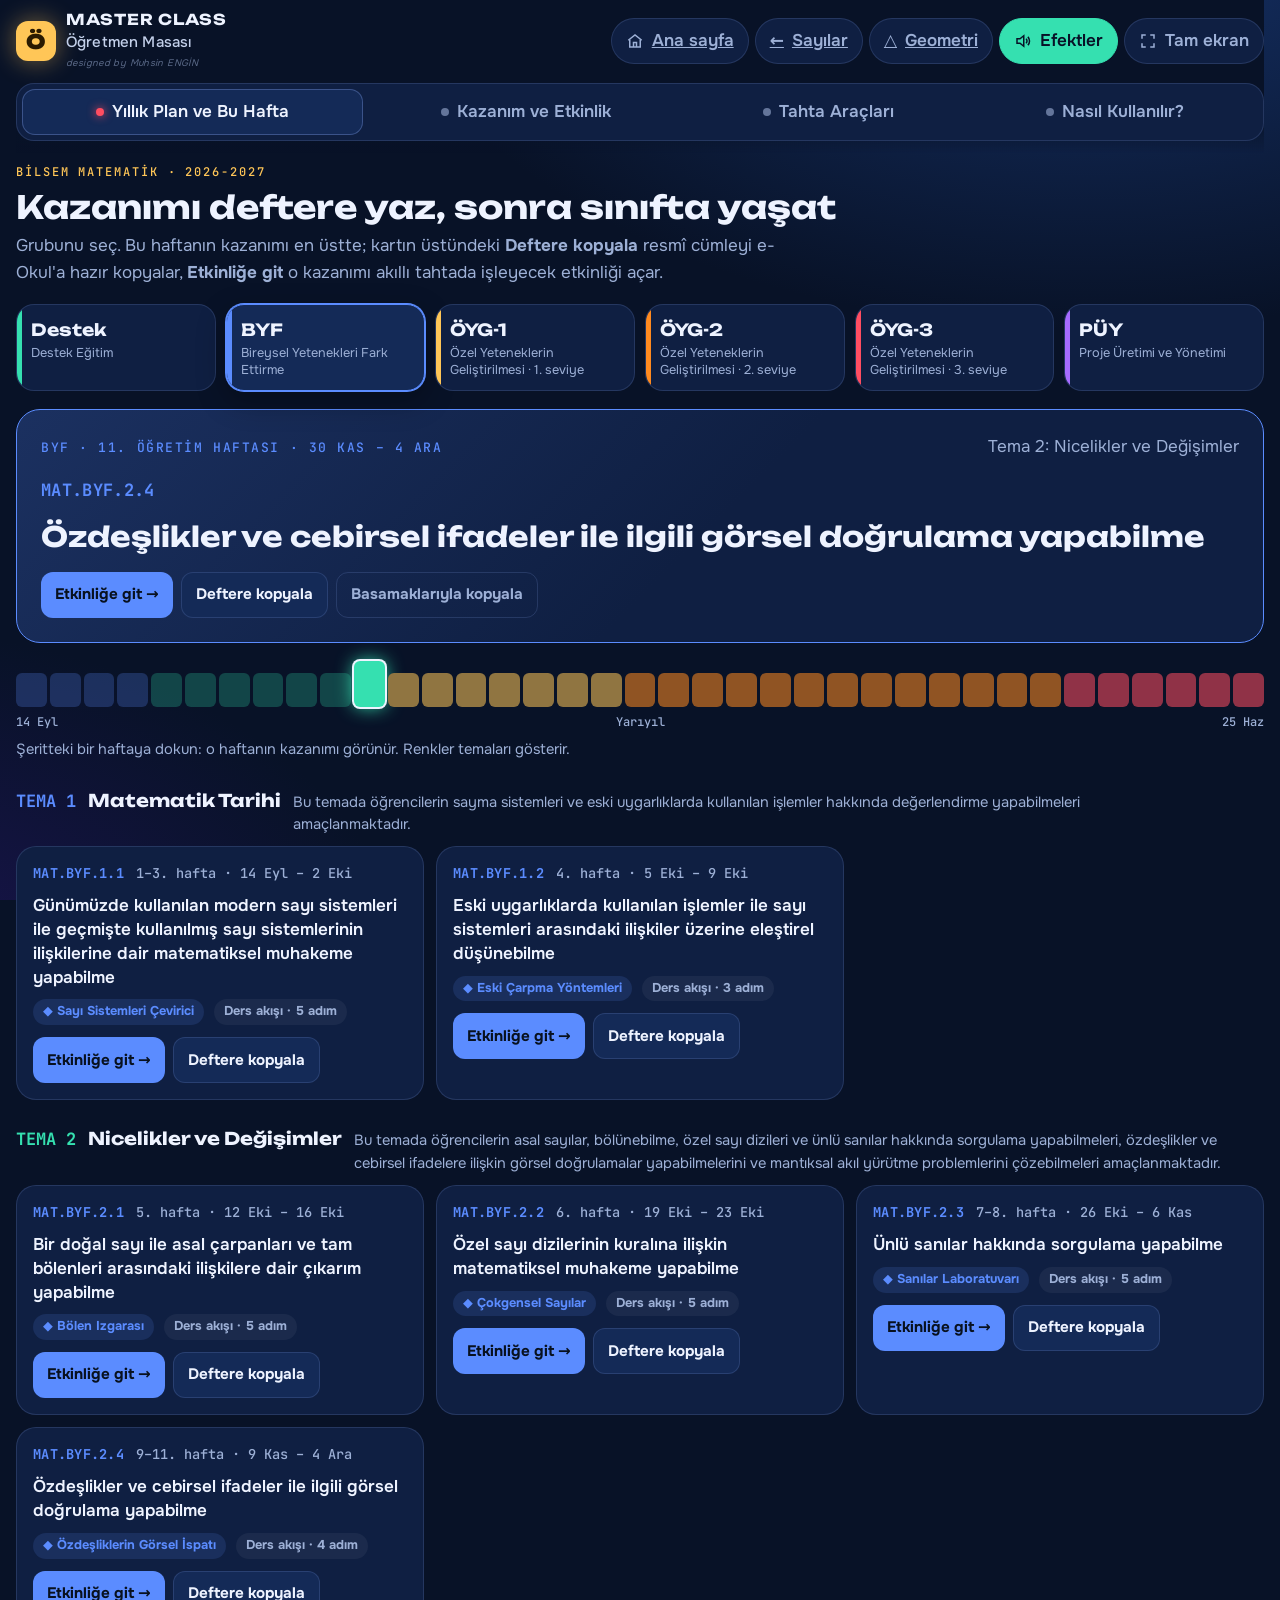
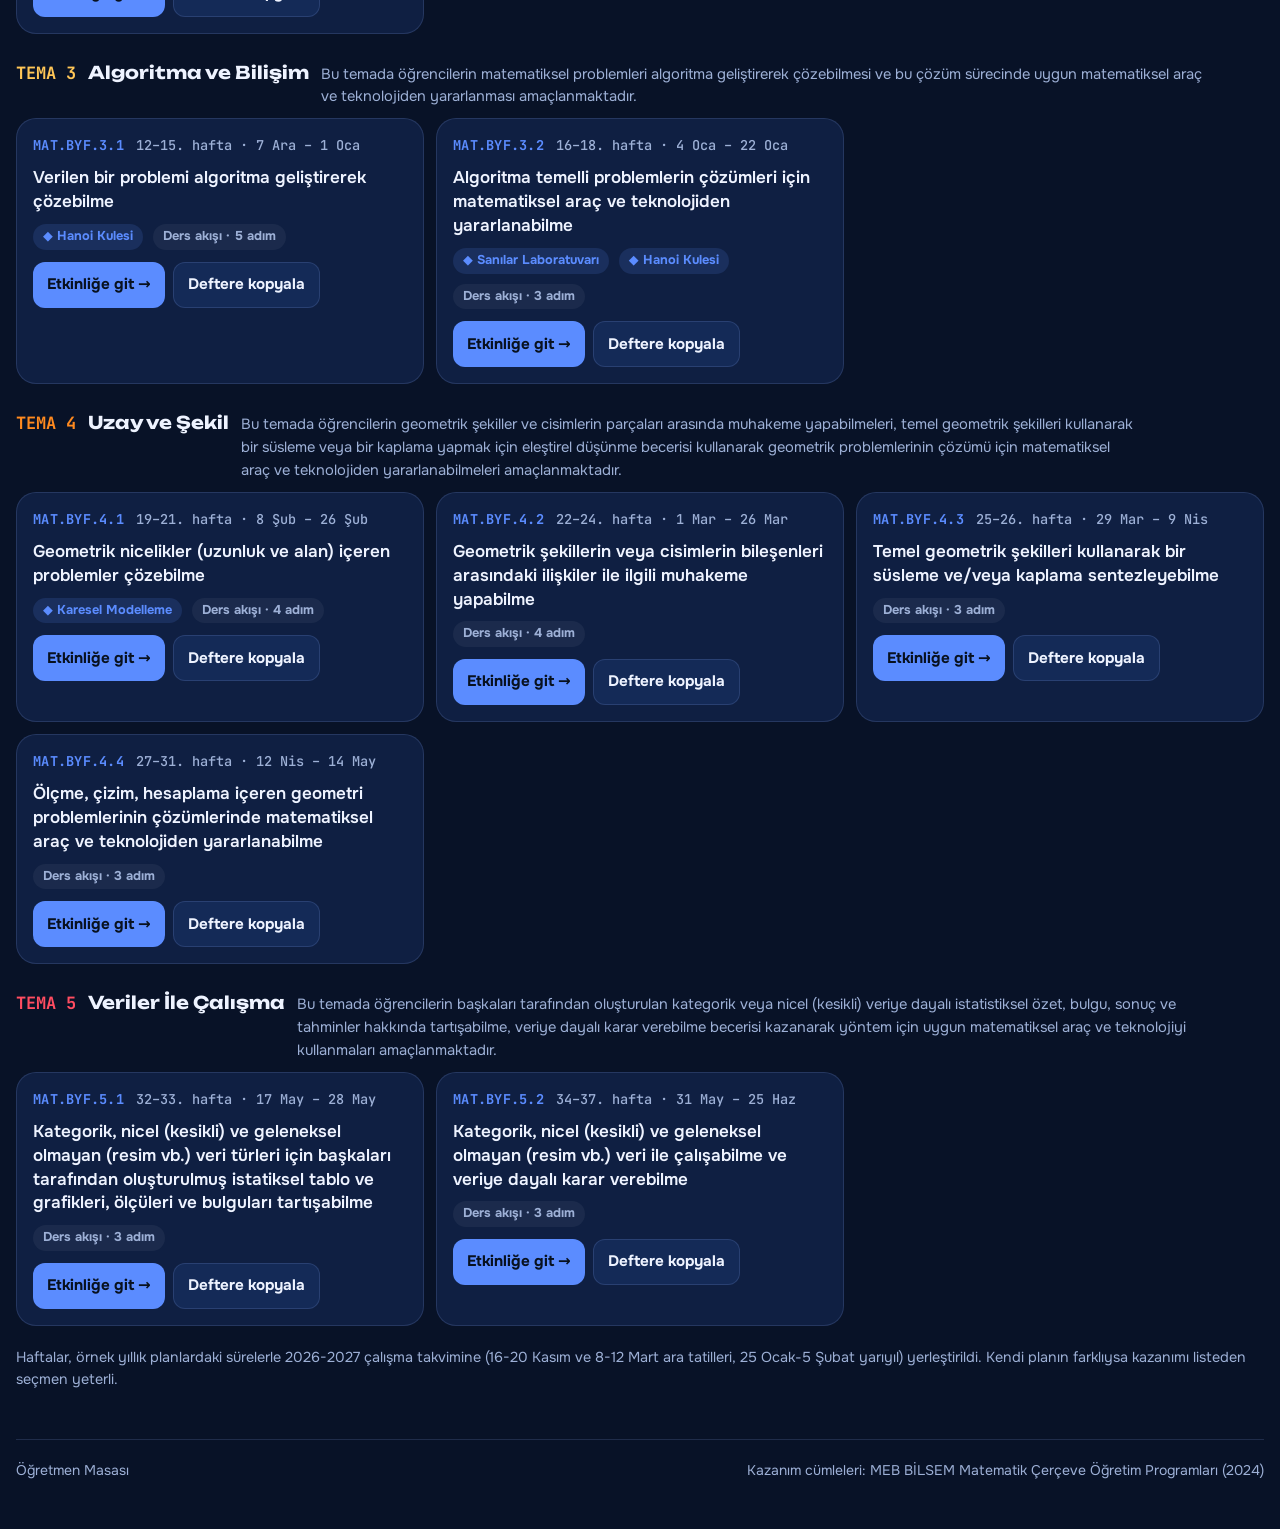
==== commit 585f4782: "Haftanın Soruları, Öğretmen Masası adı, her birimde ana sayfa düğmesi - /hafta/: haftalık matematik " ====
--- a/docs/bilsem/index.html
+++ b/docs/bilsem/index.html
@@ -1,83 +1,8 @@
 <!doctype html>
-<html lang="tr">
-<head>
-<meta charset="utf-8">
-<meta name="viewport" content="width=device-width, initial-scale=1, viewport-fit=cover">
-<title>BİLSEM Öğretmen Masası</title>
-<meta name="description" content="BİLSEM matematik öğretmenleri için: yıllık plandaki her kazanıma bağlı, akıllı tahtada açılan derinlikli etkinlikler ve ders akışları.">
-<meta name="theme-color" content="#081227">
-<link rel="manifest" href="../manifest.webmanifest">
-<link rel="icon" href="../assets/img/simge.svg" type="image/svg+xml">
-<link rel="stylesheet" href="../assets/css/fonts.css">
-<link rel="stylesheet" href="../assets/kutuphane/katex/katex.min.css">
-<link rel="stylesheet" href="../assets/css/site.css">
-<link rel="stylesheet" href="../assets/css/bilsem.css">
-</head>
-<body class="bilsem">
-<div class="kap">
-  <header class="ust">
-    <a class="logo" href="#masa" data-git="masa" aria-label="Öğretmen Masası ana bölüm">
-      <span class="logo-isaret bl">B</span>
-      <span><b>MASTER CLASS</b><small>BİLSEM Öğretmen Masası</small><span class="imza">designed by Muhsin ENGİN</span></span>
-    </a>
-    <div class="ses-grup">
-      <a class="ses-btn" href="../index.html" title="Master Class Sayılar"><span aria-hidden="true">←</span><span class="yazi">Sayılar</span></a>
-      <a class="ses-btn" href="../geometri/" title="Geometri Atölyesi"><span aria-hidden="true">△</span><span class="yazi">Geometri</span></a>
-      <button class="ses-btn" id="muzikBtn" aria-pressed="false" title="Arka plan müziği" hidden>
-        <span class="dalga" aria-hidden="true"><i></i><i></i><i></i></span><span class="yazi">Müzik</span>
-      </button>
-      <button class="ses-btn" id="efektBtn" aria-pressed="true" title="Ses efektleri">
-        <svg viewBox="0 0 24 24" fill="none" stroke="currentColor" stroke-width="2" aria-hidden="true"><path d="M4 9v6h4l5 4V5L8 9H4z"/><path id="efektDalga" d="M16 9a4 4 0 0 1 0 6M18.5 6.5a8 8 0 0 1 0 11"/></svg>
-        <span class="yazi">Efektler</span>
-      </button>
-      <button class="ses-btn tam-ekran-btn" id="tamEkranBtn" title="Tam ekran (akıllı tahta için)">
-        <svg viewBox="0 0 24 24" fill="none" stroke="currentColor" stroke-width="2" aria-hidden="true"><path d="M4 9V4h5M20 9V4h-5M4 15v5h5M20 15v5h-5"/></svg>
-        <span class="yazi">Tam ekran</span>
-      </button>
-    </div>
-    <nav class="menu" aria-label="Öğretmen Masası bölümleri">
-      <a href="#masa" data-git="masa"><span class="nokta"></span>Yıllık Plan ve Bu Hafta</a>
-      <a href="#kazanim" data-git="kazanim" id="menuKazanim"><span class="nokta"></span>Kazanım ve Etkinlik</a>
-      <a href="#araclar" data-git="araclar"><span class="nokta"></span>Tahta Araçları</a>
-      <a href="#rehber" data-git="rehber"><span class="nokta"></span>Nasıl Kullanılır?</a>
-    </nav>
-  </header>
-
-  <main>
-    <section class="gorunum" id="g-masa" aria-label="Yıllık Plan ve Bu Hafta"></section>
-    <section class="gorunum" id="g-kazanim" aria-label="Kazanım ve Etkinlik"></section>
-    <section class="gorunum" id="g-araclar" aria-label="Tahta Araçları"></section>
-    <section class="gorunum" id="g-rehber" aria-label="Nasıl Kullanılır"></section>
-  </main>
-
-  <footer class="alt-bilgi">
-    <span>BİLSEM Öğretmen Masası</span>
-    <span>Kazanım cümleleri: MEB BİLSEM Matematik Çerçeve Öğretim Programları (2024)</span>
-    <span class="ziyaret-sayac" id="ziyaretSayac" hidden></span>
-  </footer>
-</div>
-
-<script src="../assets/kutuphane/gsap.min.js"></script>
-<script src="../assets/kutuphane/katex.min.js"></script>
-<script src="../assets/kutuphane/katex/auto-render.min.js"></script>
-<script src="../assets/js/cekirdek.js"></script>
-<script src="../assets/js/ses.js"></script>
-<script src="../assets/js/arayuz.js"></script>
-<script src="../assets/js/bulut-ayar.js"></script>
-<script src="../assets/js/bulut.js"></script>
-<script src="../assets/js/bilsem-program.js"></script>
-<script src="../assets/js/bilsem-akis.js"></script>
-<script src="../assets/js/bilsem-akis-oyg.js"></script>
-<script src="../assets/js/bilsem-akis-puy.js"></script>
-<script src="../assets/js/bilsem-etkinlik.js"></script>
-<script src="../assets/js/bilsem-etkinlik-2.js"></script>
-<script src="../assets/js/bilsem.js"></script>
-<script>
-  MC.ui.siteAdi = "BİLSEM Öğretmen Masası";
-  MC.ui.sayfaOnek = "bilsem-";
-  MC.ui.baslat();
-  MC.bulut.kur();
-  if ("serviceWorker" in navigator && location.protocol === "https:") navigator.serviceWorker.register("../sw.js", { scope: "../" }).catch(() => {});
-</script>
-</body>
-</html>
+<html lang="tr"><head><meta charset="utf-8"><title>Öğretmen Masası</title>
+<meta name="robots" content="noindex">
+<meta http-equiv="refresh" content="0; url=../ogretmen/">
+<script>location.replace("../ogretmen/" + location.hash);</script>
+</head><body style="background:#081227;color:#eef3ff;font-family:system-ui;padding:24px">
+<p>Öğretmen Masası yeni adresine taşındı: <a style="color:#ffc657" href="../ogretmen/">masterclass.muhsinengin.com/ogretmen</a></p>
+</body></html>
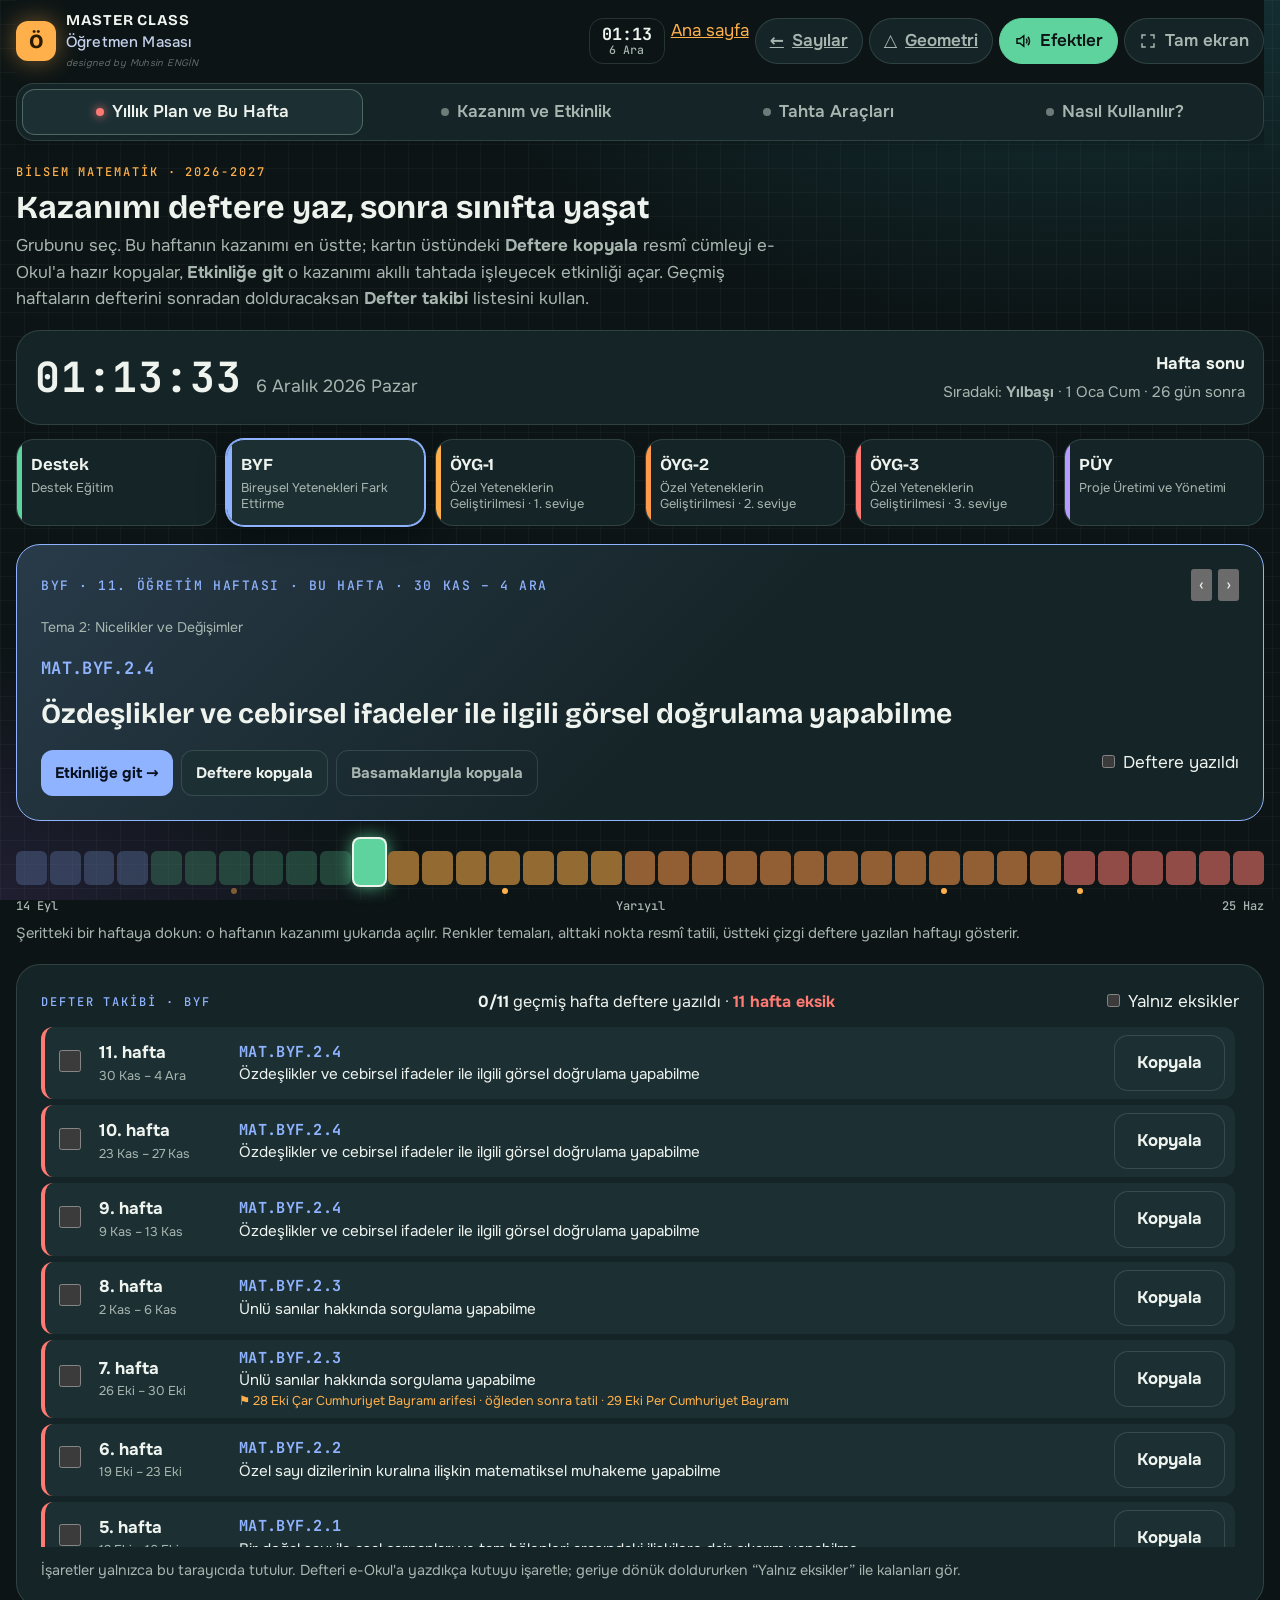
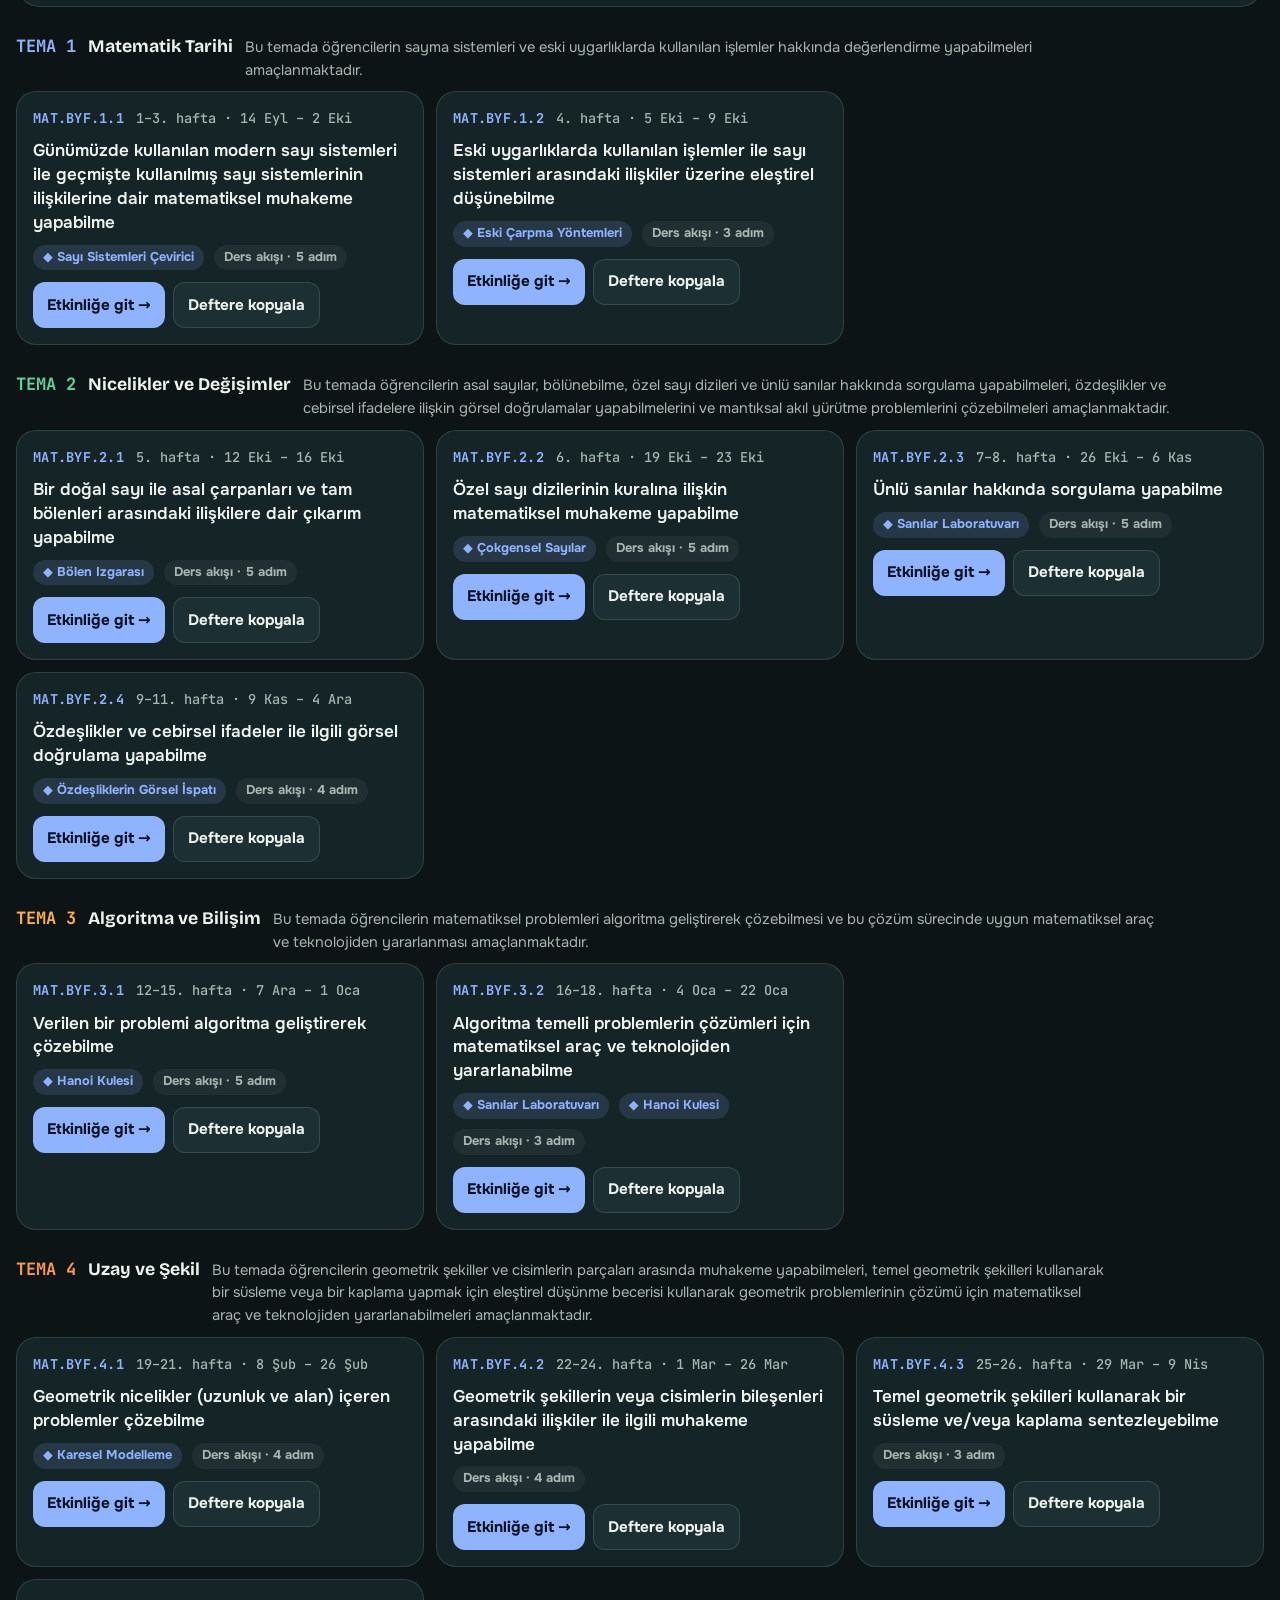
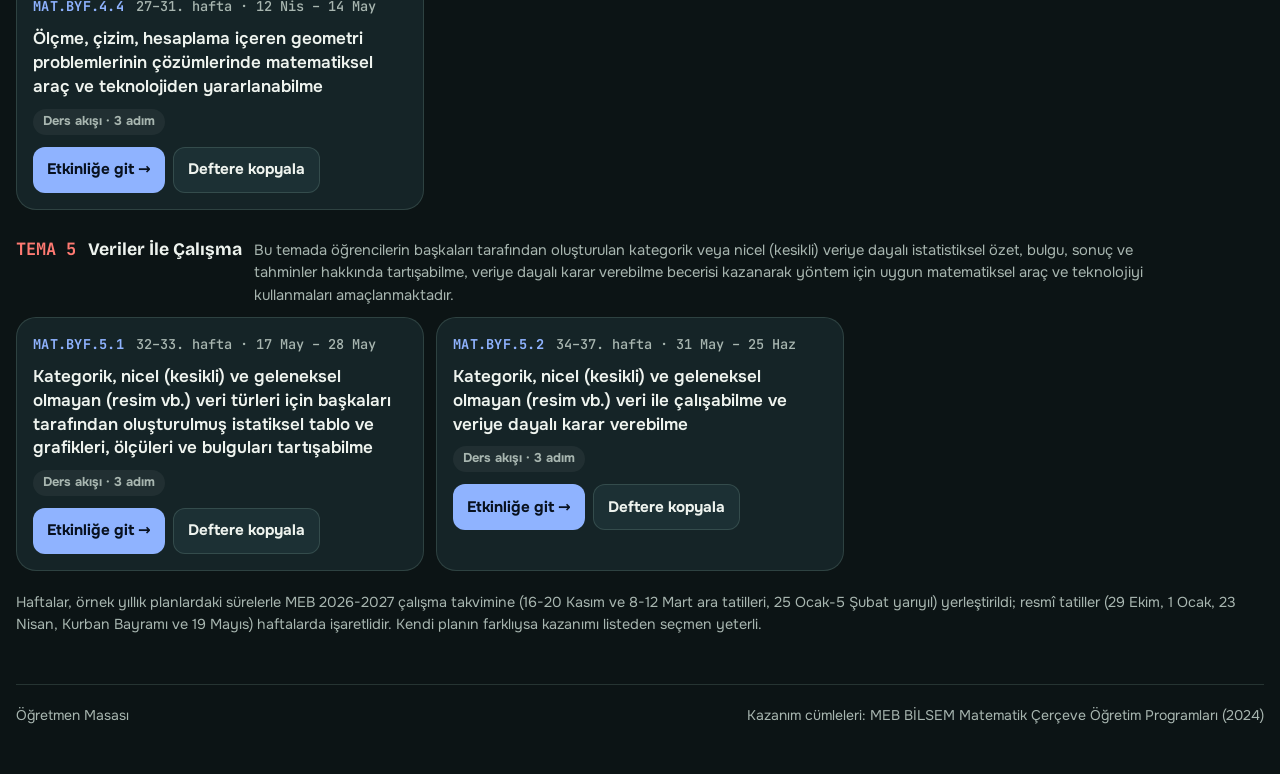
==== commit dfe32261: "Paket 3: ortak tasarım dili" ====
--- a/docs/bilsem/index.html
+++ b/docs/bilsem/index.html
@@ -3,6 +3,6 @@
 <meta name="robots" content="noindex">
 <meta http-equiv="refresh" content="0; url=../ogretmen/">
 <script>location.replace("../ogretmen/" + location.hash);</script>
-</head><body style="background:#081227;color:#eef3ff;font-family:system-ui;padding:24px">
-<p>Öğretmen Masası yeni adresine taşındı: <a style="color:#ffc657" href="../ogretmen/">masterclass.muhsinengin.com/ogretmen</a></p>
+</head><body style="background:#0c1415;color:#eef3ee;font-family:system-ui;padding:24px">
+<p>Öğretmen Masası yeni adresine taşındı: <a style="color:#ffb04a" href="../ogretmen/">masterclass.muhsinengin.com/ogretmen</a></p>
 </body></html>
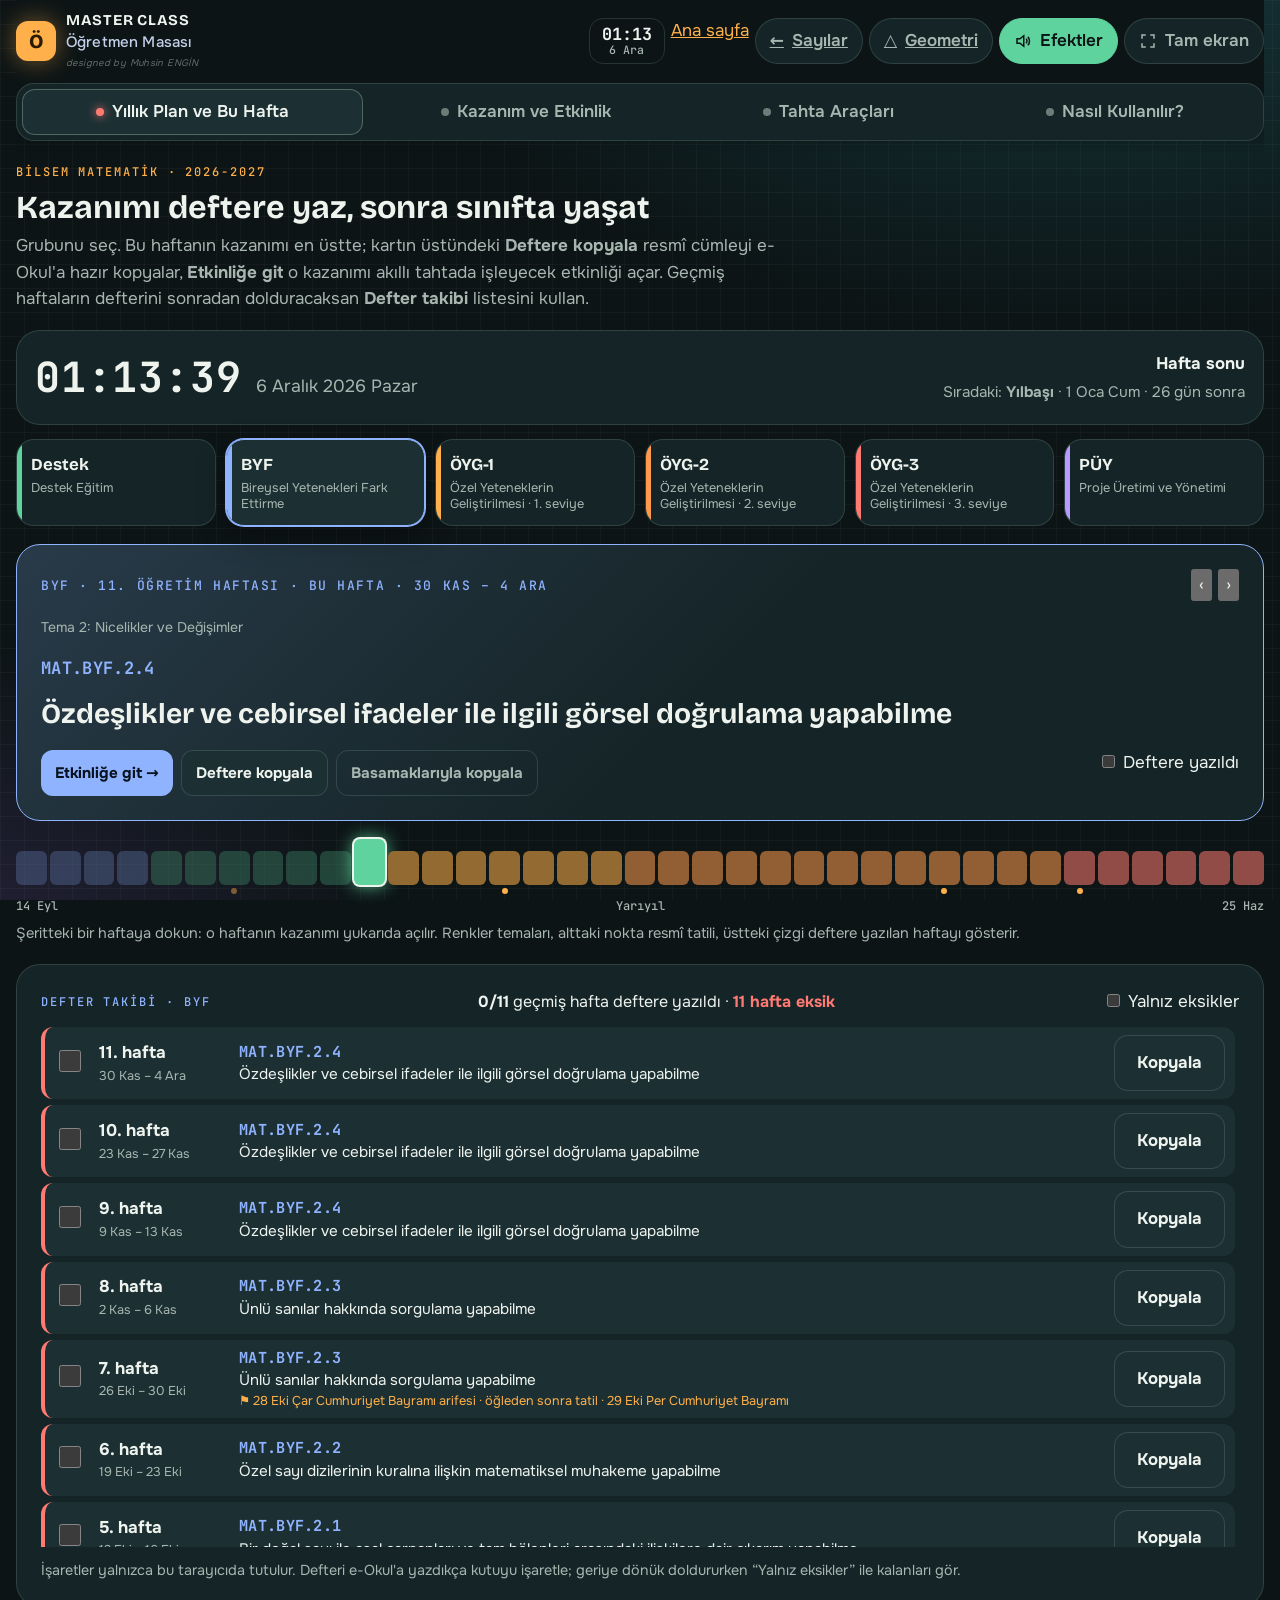
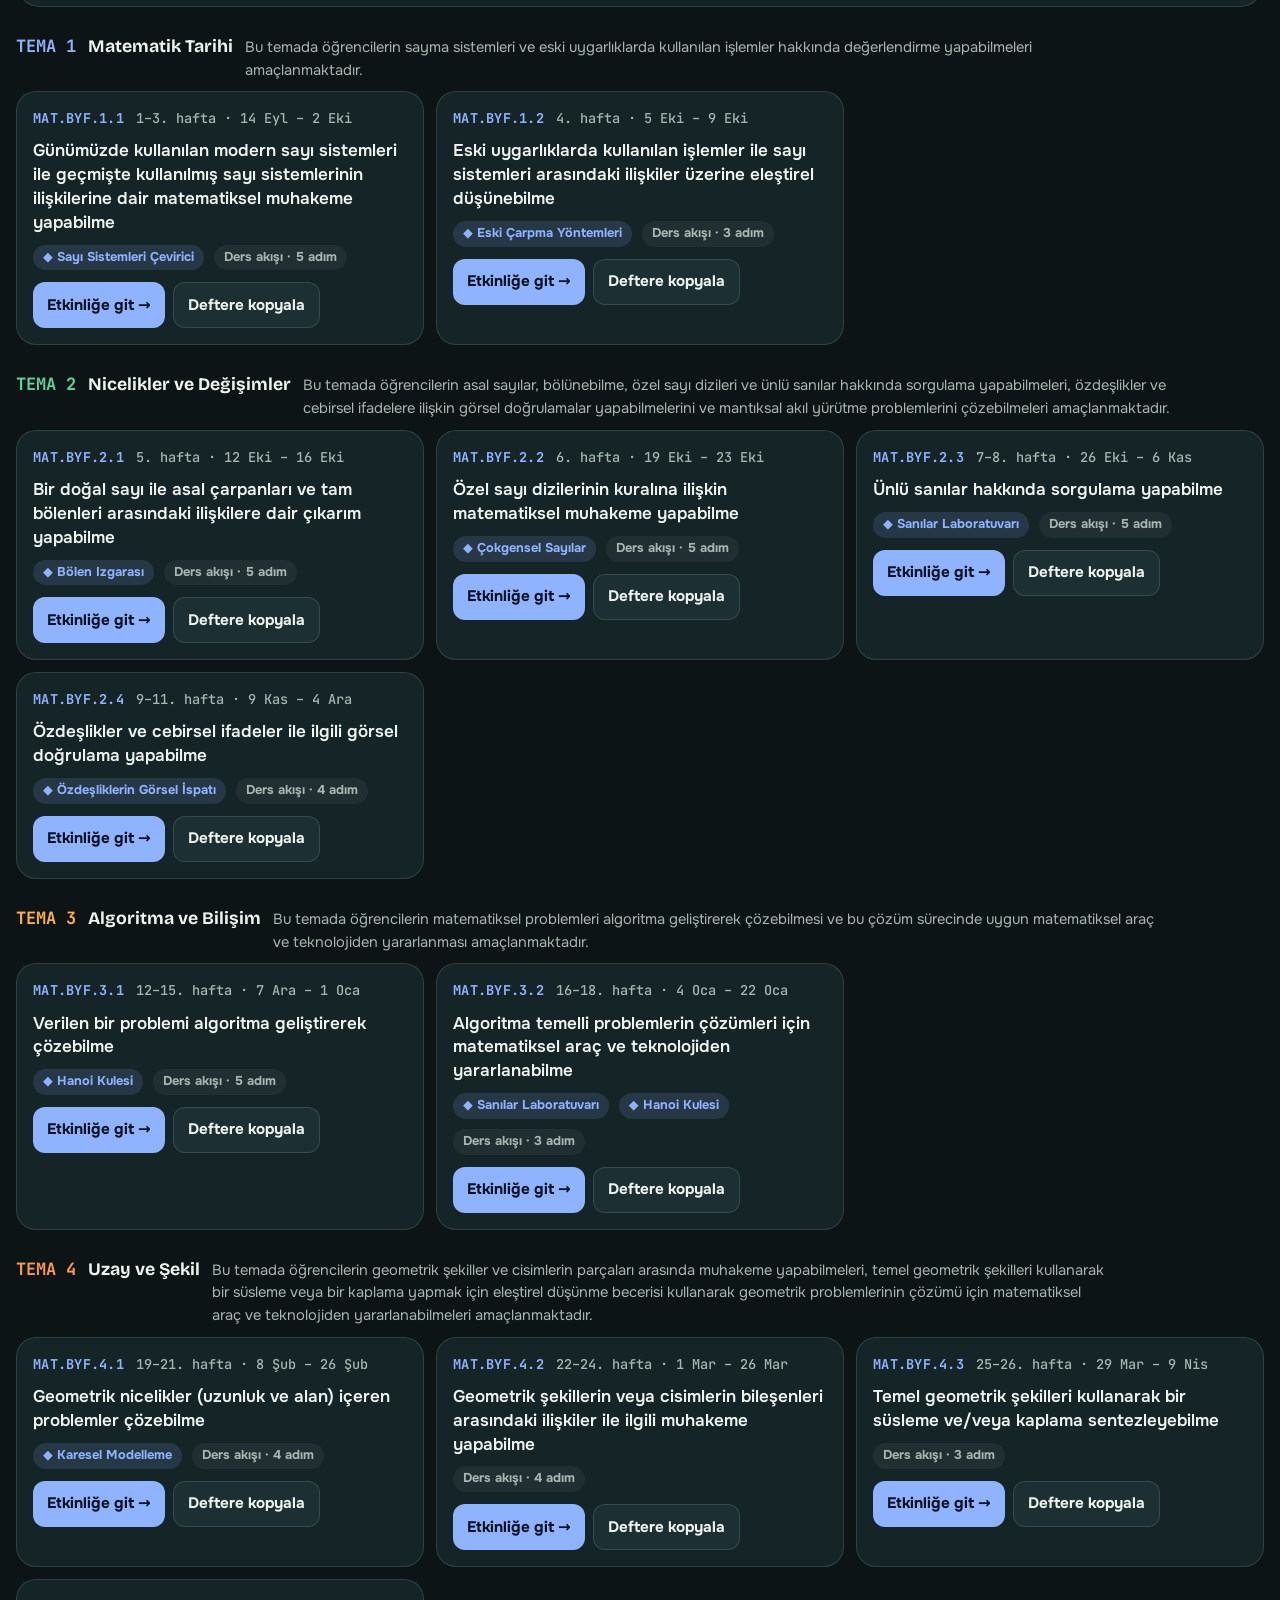
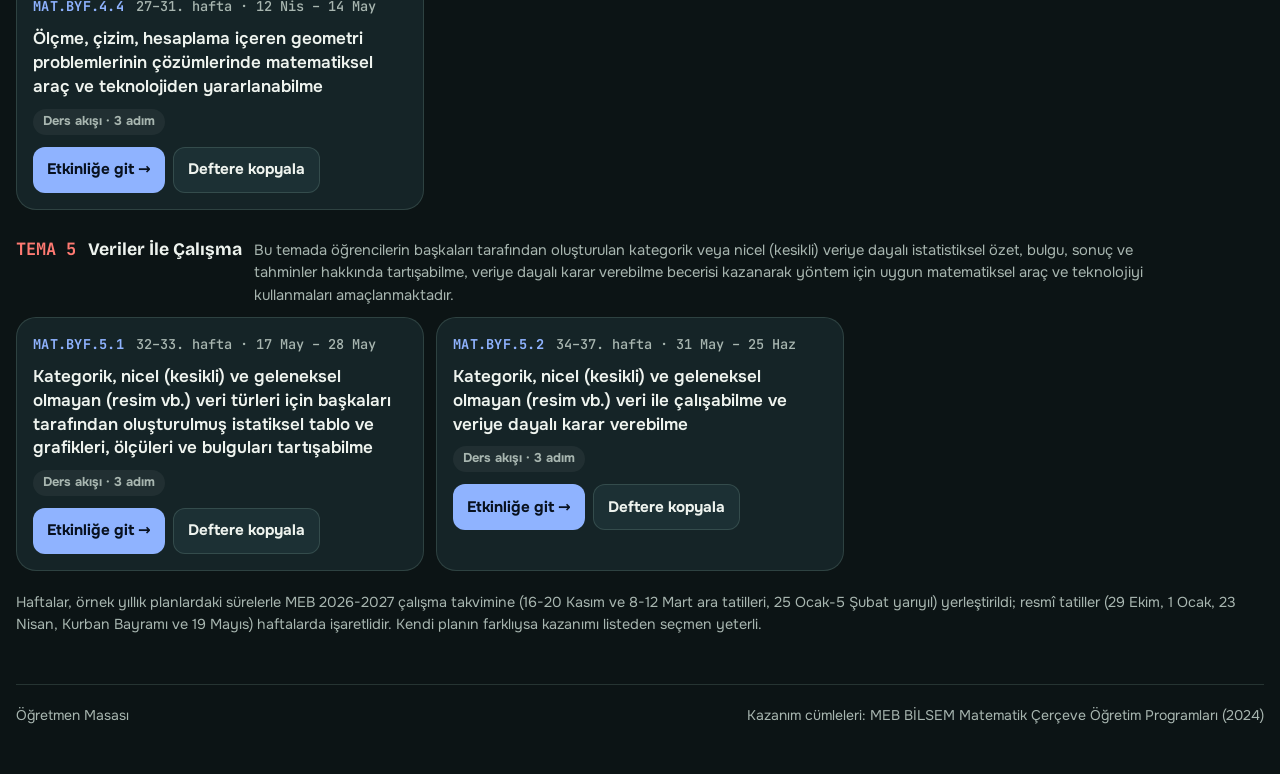
==== commit 4ec8263c: "Ortak ziyaretçi sayacını ekle (muhsinengin.com/ortak/sayac.js); mevcut sayaca dokunulmadı Co-Authore" ====
--- a/docs/bilsem/index.html
+++ b/docs/bilsem/index.html
@@ -3,6 +3,7 @@
 <meta name="robots" content="noindex">
 <meta http-equiv="refresh" content="0; url=../ogretmen/">
 <script>location.replace("../ogretmen/" + location.hash);</script>
+<script src="https://muhsinengin.com/ortak/sayac.js" defer></script>
 </head><body style="background:#0c1415;color:#eef3ee;font-family:system-ui;padding:24px">
 <p>Öğretmen Masası yeni adresine taşındı: <a style="color:#ffb04a" href="../ogretmen/">masterclass.muhsinengin.com/ogretmen</a></p>
 </body></html>
